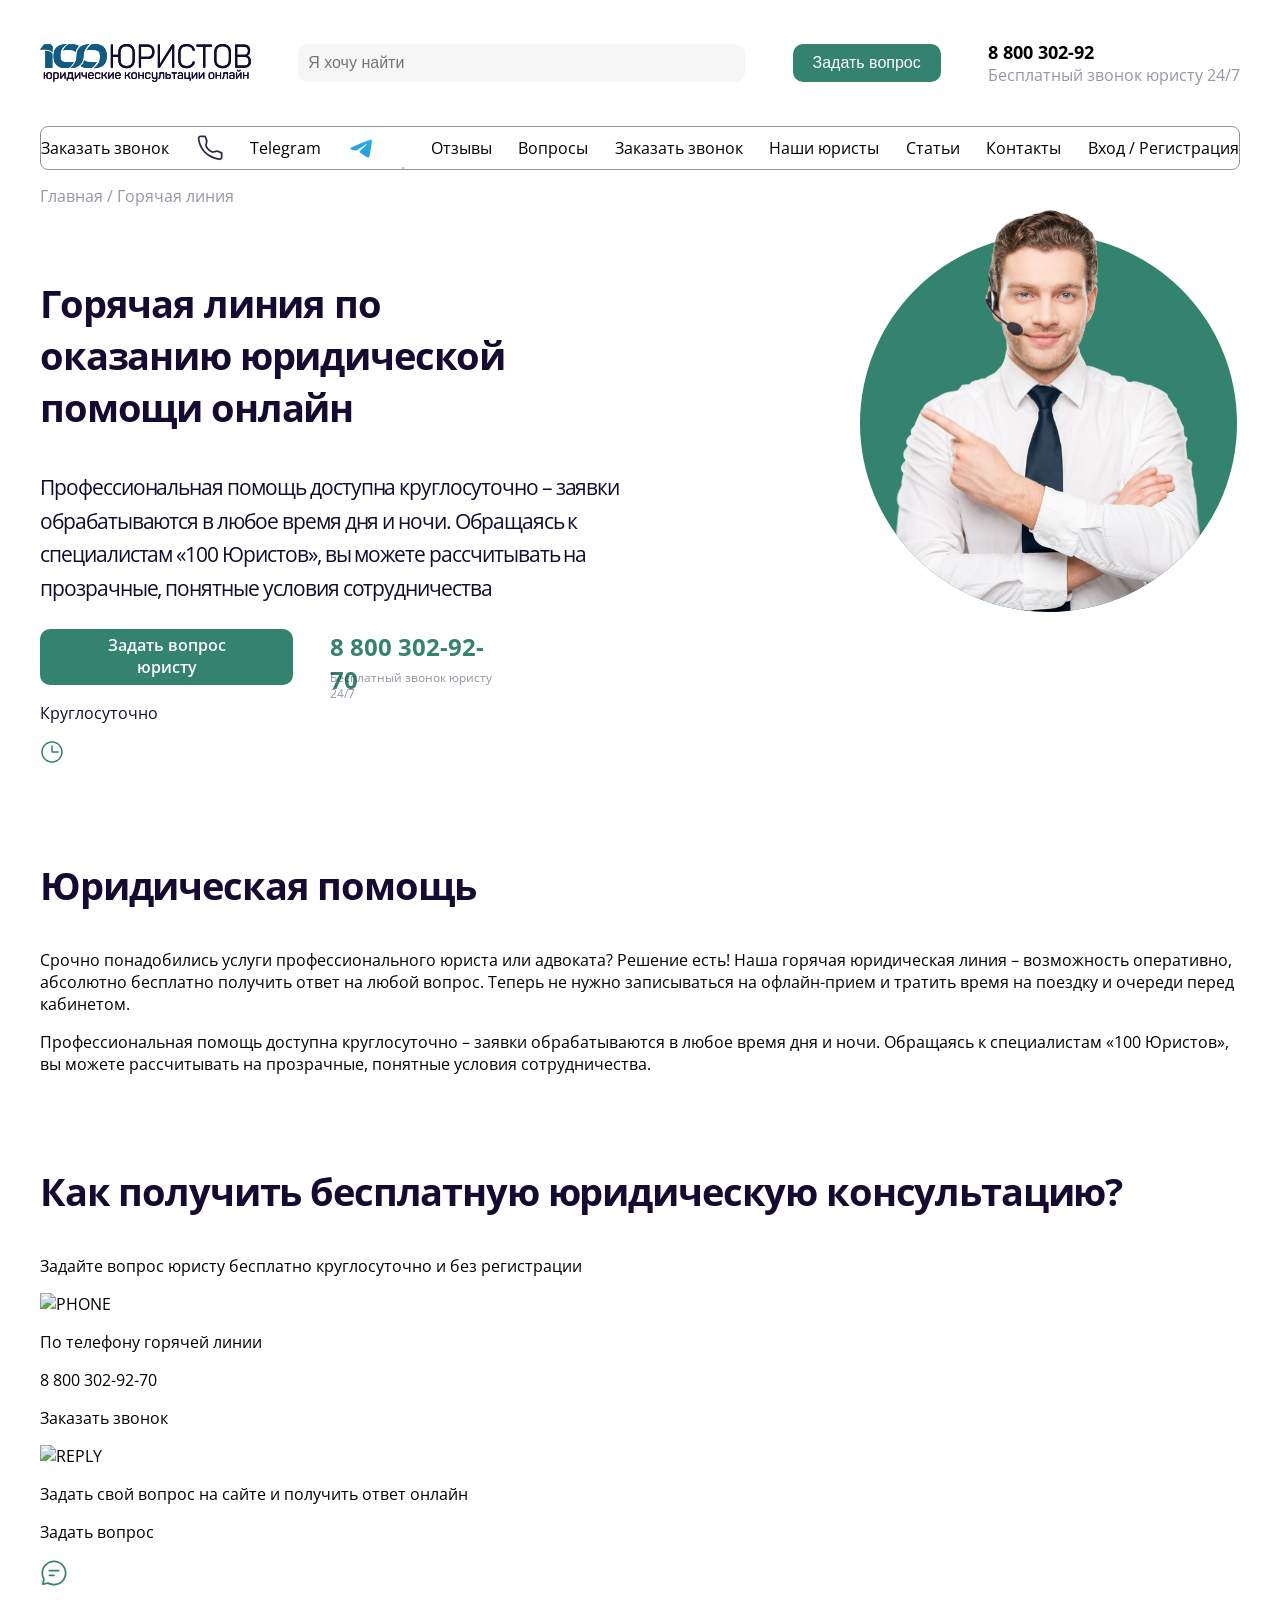
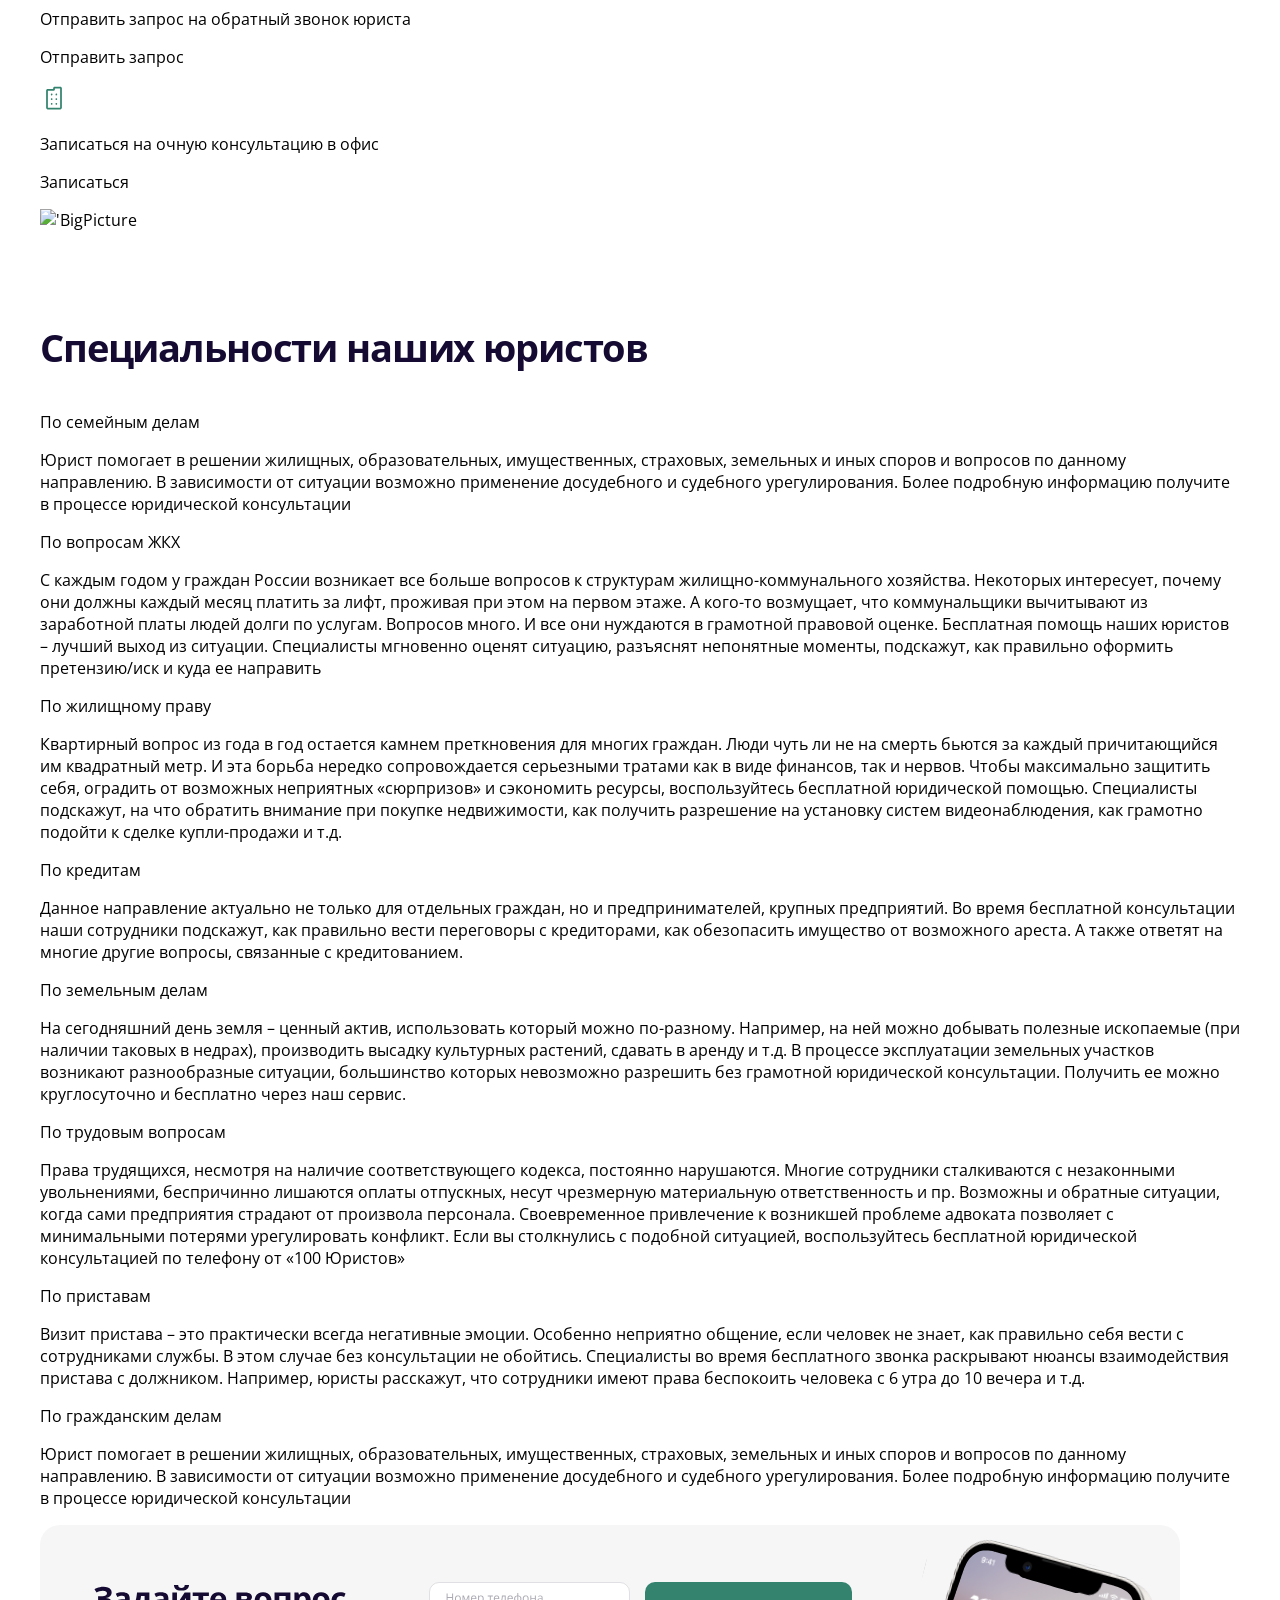
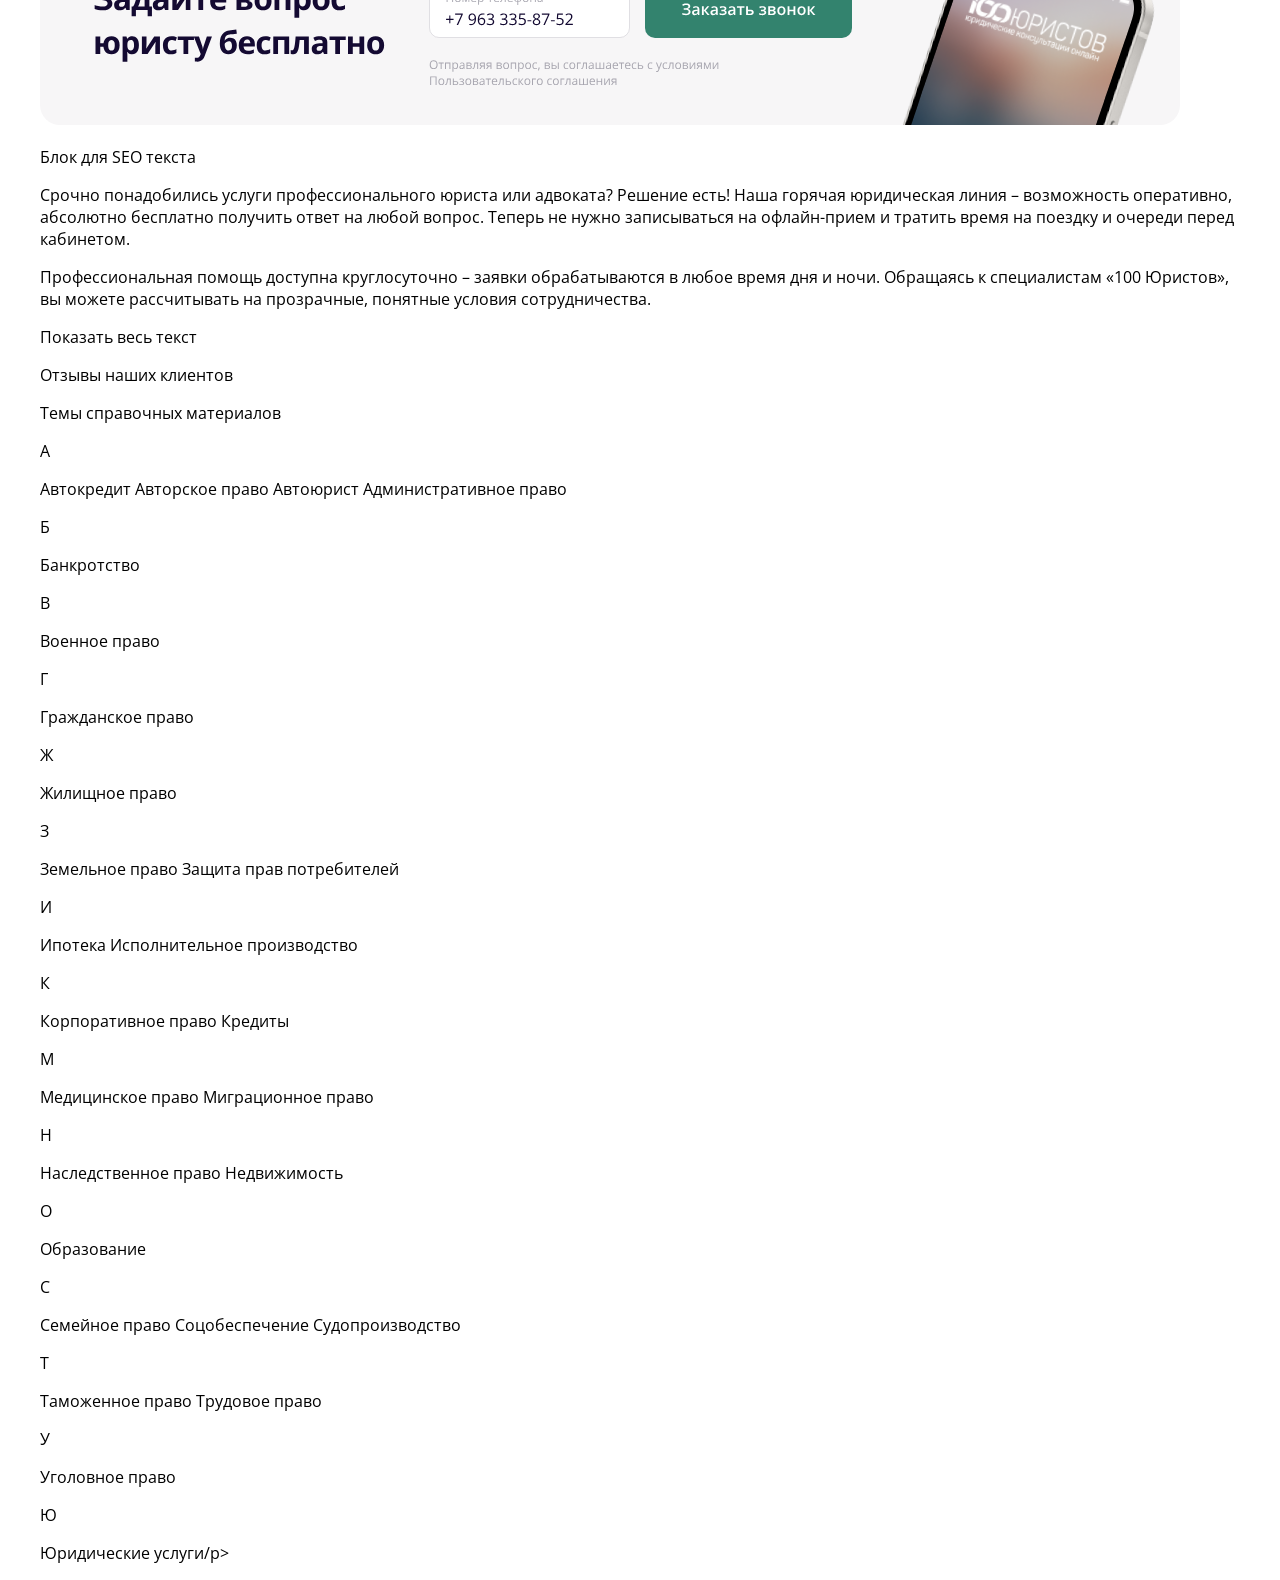
==== Bookish-rotaty-phone/index.html @ 0801769c "Version 1.5" ====
<!DOCTYPE html>
<html lang="ru">
<head>
    <meta charset="UTF-8">
    <meta name="viewport" content="width=device-width, initial-scale=1.0">
    <link rel="stylesheet" href="style.css">
    <link href="https://fonts.googleapis.com/css?family=Open+Sans" rel="stylesheet">  
    <title>Document</title>
</head>
<body>
    <div class="header">
        <img src="/SVGth/Logo.svg" alt="Лого"></img>
        <input class="search" type="text" placeholder="Я хочу найти"/>
        <button class="ask-btn">Задать вопрос</button>

        <div class="contact">  
            <span  class="phone-number"> 8 800 302-92</span>
            <span  class="conact-info"> Бесплатный звонок юристу 24/7</span>
        </div>
    </div>
           <div class="menu">

                <a href=" #" class="menu-border">Заказать звонок</a>
                    <img class="image1" src="/SVGth/Phone1.svg" alt="Лого"></imgPh>
                <a href=" #" class="menu-border">Telegram</a>
                    <img class="image1" src="/SVGth/telegram.svg" alt="Лого"></imgTG>
            <div class="menu"></div>
            <a href=" #">Отзывы</a>
            <a href=" #">Вопросы</a>
            <a href=" #">Заказать звонок</a>
            <a href=" #">Наши юристы</a>
            <a href=" #">Статьи</a>
            <a href=" #">Контакты</a>
            <a href=" #">Вход / Регистрация</a>
           </div>
           <div class="MainHot">
            <a class="menu2-border" href="#">Главная / Горячая линия</a>
                <img class="FrameMan1" src="/SVGth/FrameMan1.svg" alt="Мэн yes">
           </div>
           <div class="HotLine">
            <p class="Main1">Горячая линия по оказанию юридической помощи онлайн</p>
            <p class="Main1_1">Профессиональная помощь доступна круглосуточно – заявки обрабатываются в любое время дня и ночи. Обращаясь к специалистам «100 Юристов», вы можете рассчитывать на прозрачные, понятные условия сотрудничества</p>
            <a class="Green_Button">Задать вопрос юристу</a>
            <a class="number">8 800 302-92-70</a>
            <a class="Free_Call">Бесплатный звонок юристу 24/7</a>
            <p class="clock">Круглосуточно</p>
                <img class="clockIMG" src="/SVGth/clock.svg" alt="clock"></imgPh>
           </div>
           <!-- Надо будет доделать!--> 
            <div class="JuryHelp">
                <p class="Main2">Юридическая помощь</p>
                <p class="Main2.1">Срочно понадобились услуги профессионального юриста или адвоката? Решение есть! Наша горячая юридическая линия – возможность оперативно, абсолютно бесплатно получить ответ на любой вопрос. Теперь не нужно записываться на офлайн-прием и тратить время на поездку и очереди перед кабинетом.</p>
                <p class="Main2.2">Профессиональная помощь доступна круглосуточно – заявки обрабатываются в любое время дня и ночи. Обращаясь к специалистам «100 Юристов», вы можете рассчитывать на прозрачные, понятные условия сотрудничества.</p>
                <p class="Main3">Как получить бесплатную юридическую консультацию?</p>
                <p class="Main3.1">Задайте вопрос юристу бесплатно круглосуточно и без регистрации</p>

                <!--Тут колоны из блоков-->
                    <img class="image1" src="/SVGth/Phone.svg" alt="PHONE"></imgPh>
                <p class="BLOCK1">По телефону горячей линии</p>
                <p class="BLOCK1.1">8 800 302-92-70</p>
                <p class="BLOCK1.2">Заказать звонок</p>
                    <img class="image1" src="/SVGth/Reply.svg" alt="REPLY"></imgPh>
                <p class="BLOCK2">Задать свой вопрос на сайте и получить ответ онлайн</p>
                <p class="BLOCK2.1">Задать вопрос</p>
                    <img class="image1" src="/SVGth/chat-lines.svg" alt="CHAT"></imgPh>
                <p class="BLOCK3">Отправить запрос на обратный звонок юриста</p>
                <p class="BLOCK3.1">Отправить запрос</p>
                    <img class="image1" src="/SVGth/building.svg" alt="BUILDING"></imgPh>
                <p class="BLOCK4">Записаться на очную консультацию в офис</p>
                <p class="BLOCK4.1">Записаться</p>
                <!--Ниже должна быть большая картинка-->
                    <img class="big_image1" src="/SVGth/FrameWoman40.svg" alt="'BigPicture"></imgPh>
            </div>
            <div class="OurJoury">
                <p class="Main3">Специальности наших юристов</p>
                <!--Ниже должна быть картинка-->
                <p class="Main3.1">По семейным делам</p>
                <p class="Main3.12">Юрист помогает в решении жилищных, образовательных, имущественных, страховых, земельных и иных споров и вопросов по данному направлению. В зависимости от ситуации возможно применение досудебного и судебного урегулирования. Более подробную информацию получите в процессе юридической консультации</p>

                <p class="Main3.2">По вопросам ЖКХ</p>
                <p class="Main3.22">С каждым годом у граждан России возникает все больше вопросов к структурам жилищно-коммунального хозяйства. Некоторых интересует, почему они должны каждый месяц платить за лифт, проживая при этом на первом этаже. А кого-то возмущает, что коммунальщики вычитывают из заработной платы людей долги по услугам. Вопросов много. И все они нуждаются в грамотной правовой оценке. Бесплатная помощь наших юристов – лучший выход из ситуации. Специалисты мгновенно оценят ситуацию, разъяснят непонятные моменты, подскажут, как правильно оформить претензию/иск и куда ее направить</p>

                <p class="Main3.3">По жилищному праву</p>
                <p class="Main3.32">Квартирный вопрос из года в год остается камнем преткновения для многих граждан. Люди чуть ли не на смерть бьются за каждый причитающийся им квадратный метр. И эта борьба нередко сопровождается серьезными тратами как в виде финансов, так и нервов. Чтобы максимально защитить себя, оградить от возможных неприятных «сюрпризов» и сэкономить ресурсы, воспользуйтесь бесплатной юридической помощью. Специалисты подскажут, на что обратить внимание при покупке недвижимости, как получить разрешение на установку систем видеонаблюдения, как грамотно подойти к сделке купли-продажи и т.д.</p>

                <p class="Main3.4">По кредитам</p>
                <p class="Main3.42">Данное направление актуально не только для отдельных граждан, но и предпринимателей, крупных предприятий. Во время бесплатной консультации наши сотрудники подскажут, как правильно вести переговоры с кредиторами, как обезопасить имущество от возможного ареста. А также ответят на многие другие вопросы, связанные с кредитованием.</p>

                <p class="Main3.5">По земельным делам</p>
                <p class="Main3.52">На сегодняшний день земля – ценный актив, использовать который можно по-разному. Например, на ней можно добывать полезные ископаемые (при наличии таковых в недрах), производить высадку культурных растений, сдавать в аренду и т.д. В процессе эксплуатации земельных участков возникают разнообразные ситуации, большинство которых невозможно разрешить без грамотной юридической консультации. Получить ее можно круглосуточно и бесплатно через наш сервис.</p>

                <p class="Main3.6">По трудовым вопросам</p>
                <p class="Main3.62">Права трудящихся, несмотря на наличие соответствующего кодекса, постоянно нарушаются. Многие сотрудники сталкиваются с незаконными увольнениями, беспричинно лишаются оплаты отпускных, несут чрезмерную материальную ответственность и пр. Возможны и обратные ситуации, когда сами предприятия страдают от произвола персонала. Своевременное привлечение к возникшей проблеме адвоката позволяет с минимальными потерями урегулировать конфликт. Если вы столкнулись с подобной ситуацией, воспользуйтесь бесплатной юридической консультацией по телефону от «100 Юристов»</p>

                <p class="Main3.7">По приставам</p>
                <p class="Main3.72">Визит пристава – это практически всегда негативные эмоции. Особенно неприятно общение, если человек не знает, как правильно себя вести с сотрудниками службы. В этом случае без консультации не обойтись. Специалисты во время бесплатного звонка раскрывают нюансы взаимодействия пристава с должником. Например, юристы расскажут, что сотрудники имеют права беспокоить человека с 6 утра до 10 вечера и т.д.</p>

                <p class="Main3.8">По гражданским делам</p>
                <p class="Main3.82">Юрист помогает в решении жилищных, образовательных, имущественных, страховых, земельных и иных споров и вопросов по данному направлению. В зависимости от ситуации возможно применение досудебного и судебного урегулирования. Более подробную информацию получите в процессе юридической консультации</p>
                    <img class="big_image2" src="SVGth/PictureWithPhone.svg" alt="PictureWithPhone"></imgPh>

            </div>
            <div class="SEO_text">
                <p class="Main4">Блок для SEO текста</p>
                <p class="Main4.1">Срочно понадобились услуги профессионального юриста или адвоката? Решение есть! Наша горячая юридическая линия – возможность оперативно, абсолютно бесплатно получить ответ на любой вопрос. Теперь не нужно записываться на офлайн-прием и тратить время на поездку и очереди перед кабинетом.</p>
                <p class="Main4.12">Профессиональная помощь доступна круглосуточно – заявки обрабатываются в любое время дня и ночи. Обращаясь к специалистам «100 Юристов», вы можете рассчитывать на прозрачные, понятные условия сотрудничества.</p>
                <p class="Main4.13">Показать весь текст</p>
            </div>
            <div class="Reviews">
                <p class="Main5">Отзывы наших клиентов</p>

                <p class="Main5.1"></p>
                <p class="Main5.12"></p>
                <p class="Main5.13"></p>

                <p class="Main5.2"></p>
                <p class="Main5.22"></p>
                <p class="Main5.23"></p>

                <p class="Main5.3"></p>
                <p class="Main5.32"></p>
                <p class="Main5.33"></p>
            </div>
            <div class="PortalJury">
            <!--Сделать-->
            </div>
            <div class="Material">
                <p class="Main7">Темы справочных материалов</p>
                <p class="Main7.1">А</p>
                <p class="Main7.12">Автокредит Авторское право Автоюрист Административное право</p>
                <p class="Main7.2">Б</p>
                <p class="Main7.22">Банкротство</p>
                <p class="Main7.3">В</p>
                <p class="Main7.32">Военное право</p>
                <p class="Main7.4">Г</p>
                <p class="Main7.42">Гражданское право</p>
                <p class="Main7.5">Ж</p>
                <p class="Main7.52">Жилищное право</p>
                <p class="Main7.6">З</p>
                <p class="Main7.62">Земельное право Защита прав потребителей</p>
                <p class="Main7.7">И</p>
                <p class="Main7.72">Ипотека Исполнительное производство</p>
                <p class="Main7.8">К</p>
                <p class="Main7.82">Корпоративное право Кредиты</p>
                <p class="Main7.9">М</p>
                <p class="Main7.92">Медицинское право Миграционное право</p>
                <p class="Main7.10">Н</p>
                <p class="Main7.102">Наследственное право Недвижимость</p>
                <p class="Main7.11">О</p>
                <p class="Main7.112">Образование</p>
                <p class="Main7.13">С</p>
                <p class="Main7.132">Семейное право Соцобеспечение Судопроизводство</p>
                <p class="Main7.14">Т</p>
                <p class="Main7.142">Таможенное право Трудовое право</p>
                <p class="Main7.15">У</p>
                <p class="Main7.152">Уголовное право</p>
                <p class="Main7.16">Ю</p>
                <p class="Main7.162">Юридические услуги/p>
            </div>

           


           
</body>
</html>
---- Bookish-rotaty-phone/style.css ----
@import url(https://fonts.googleapis.com/css?family=Open+Sans);  



body{
    width: 1200px;
    margin: auto;
    font-family: 'Open Sans', sans-serif;
}


.header{
     display: flex;
     align-items: center;
     justify-content: space-between;
     margin-top: 40px;
     gap: 30px;
 }

.ask-btn{
    background-color:#33836E ;
    border: none;
    border-radius: 10px;
    padding: 10px 20px;
    color: white;
    font-size: 16px;
}

.contact{
    display: block;
}

.phone-number{
    font-weight: bold;
    font-size: 18px;
    display: block;
}

.search{
    width: 427px;
    border: none;
    font-size: 16px;
    background-color:#2F2B430A ;
    border-radius: 10px;
    padding: 10px;
}

.menu{
    display: flex;
    margin-top: 40px;
    gap: 30px;
    justify-content: space-between;
    font-size: 16px;  
    align-items: center;
    gap: 15px;
    border: 1px solid rgb(148, 148, 148);
    border-radius: 8px;
}

.menub1{
    
}

.menub2{
    
}
 
.menu a{
    text-decoration: none;
    color: black;
}
/*ЖЕСТЬ*/
.menu-border{
display: flex;
align-items: center;
/*border: 1px solid rgb(148, 148, 148);
border-radius: 10px;
padding: 10px 18px;
font-size: 16px;

width: 24px;
height: 24px;

justify-content: flex-start;
*/

}

.image1{
width: 28px;
height: 28px;
}

.menu2{
    display:flex;
    flex-direction: row;
    align-items: flex-start;
    padding: 0px;
    gap: 10px;
}

.menu2-border {
text-decoration: none;
color:#2F2B4380;
top: 185px;
position: absolute;

}

.conact-info{
    color:#2F2B4380;
}

.Main1 {
    font-size: 38px;
    font-weight: 700px;
    max-width: 490px;
left: 150px;
margin-top: -300px;

font-family: 'Open Sans';
font-style: normal;
font-weight: 700;
font-size: 38px;
letter-spacing: -0.03em;
color: #140A32;


}

.FrameMan1{
    position: relative;
    height: 402px;
    left: 820px;
    top: 40px;
}

.Main1_1 {

width: 657px;
height: 78px;
left: 150px;
top: 396px;

font-family: 'Open Sans';
font-style: normal;
font-weight: 400;
font-size: 21px;
line-height: 160%;
color: #140A32;
letter-spacing: -0.05em;

}

.Green_Button{
/*Вроде готово*/
display: flex;
flex-direction: row;
justify-content: center;
align-items: center;
padding: 16px 36px 18px;
gap: 10px;

width: 253px;
height: 56px;

background: #33836E;
border-radius: 10px;

flex: none;
order: 0;
flex-grow: 0;
width: 181px;
height: 22px;

font-family: 'Open Sans';
font-style: normal;
font-weight: 600;
font-size: 16px;
line-height: 22px;

display: flex;
align-items: center;
text-align: center;
color: #FFFFFF;
flex: none;
order: 0;
flex-grow: 0;
margin-top: 80px;
}

.number{
/* Осталось что-то сделать с чёрточкой */
display: flex;
margin-left: 290px;
margin-top: -55px;
flex-direction: column;
align-items: flex-start;
padding: 0px;
gap: 2px;

width: 180px;
height: 35px;


/* Inside auto layout */
flex: none;
order: 0;
flex-grow: 0;


/* 8 800 302-92-70 */
width: 180px;
height: 33px;
font-family: 'Open Sans';
font-style: normal;
font-weight: 700;
font-size: 24px;
line-height: 33px;
/* identical to box height */
color: #33836E;
/* Inside auto layout */
flex: none;
order: 0;
flex-grow: 0;
/* Line 1 */

width: 180px;
height: 0px;

/* green 
border: 2px solid #33836E;  */

/* Inside auto layout */
flex: none;
order: 1;
flex-grow: 0;

}

.Free_Call{
    /* Бесплатный звонок юристу 24/7 
    Вроде всё*/

width: 189px;
height: 16px;
display: flex;
margin-left: 290px;
margin-top: 40px;

font-family: 'Open Sans';
font-style: normal;
font-weight: 400;
font-size: 12px;
line-height: 16px;

/* Gray/Medium */
color: rgba(47, 43, 67, 0.5);


/* Inside auto layout */
flex: none;
order: 1;
flex-grow: 0;
}

.clockIMG{


}

.clock{
   /* Круглосуточно */

width: 116px;
height: 22px;

font-family: 'Open Sans';
font-style: normal;
font-weight: 400;
font-size: 16px;
line-height: 22px;
/* identical to box height */

/* Base/Black */
color: #140A32;


/* Inside auto layout */
flex: none;
order: 1;
flex-grow: 0;
 
}

.Main2{
font-family: 'Open Sans';
font-style: normal;
font-weight: 700;
font-size: 38px;
letter-spacing: -0.03em;
color: #140A32;
margin-top: 90px;
}

.Main3{
    font-family: 'Open Sans';
font-style: normal;
font-weight: 700;
font-size: 38px;
letter-spacing: -0.03em;
color: #140A32;
margin-top: 90px;
}
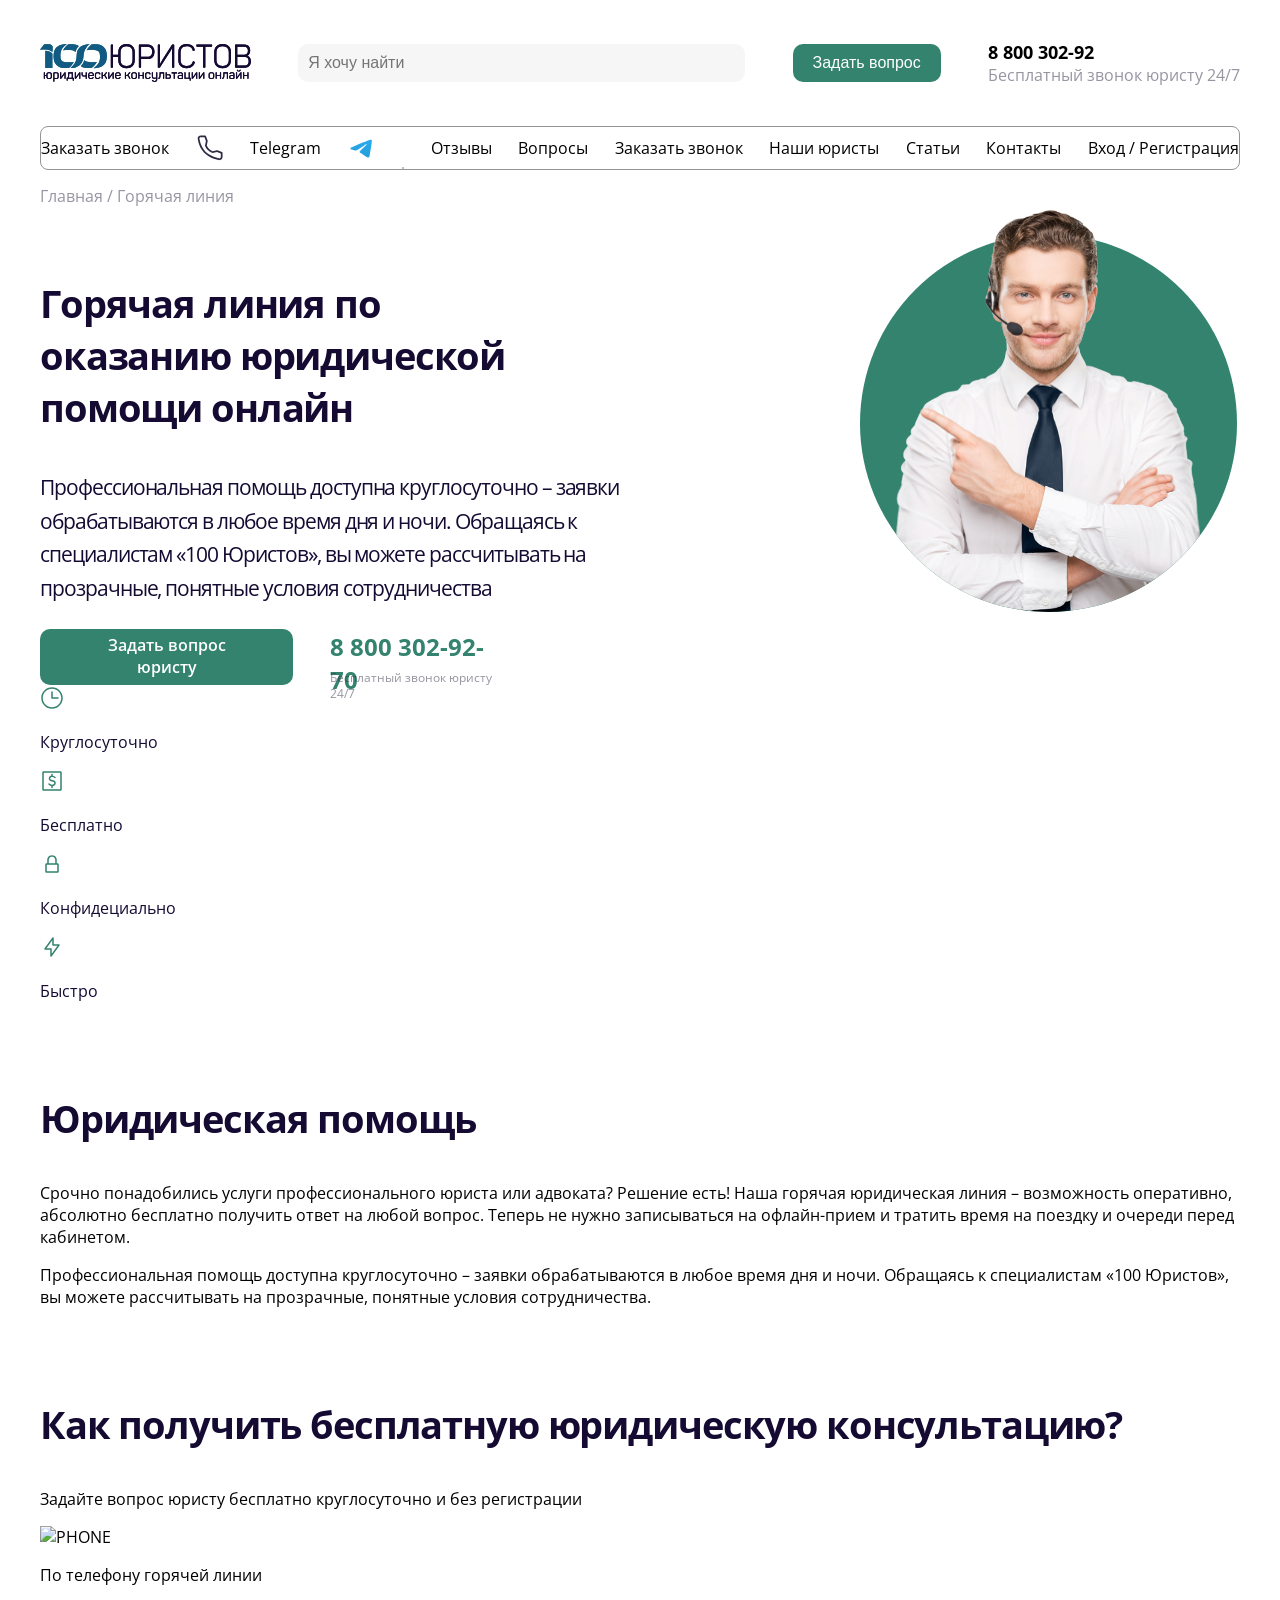
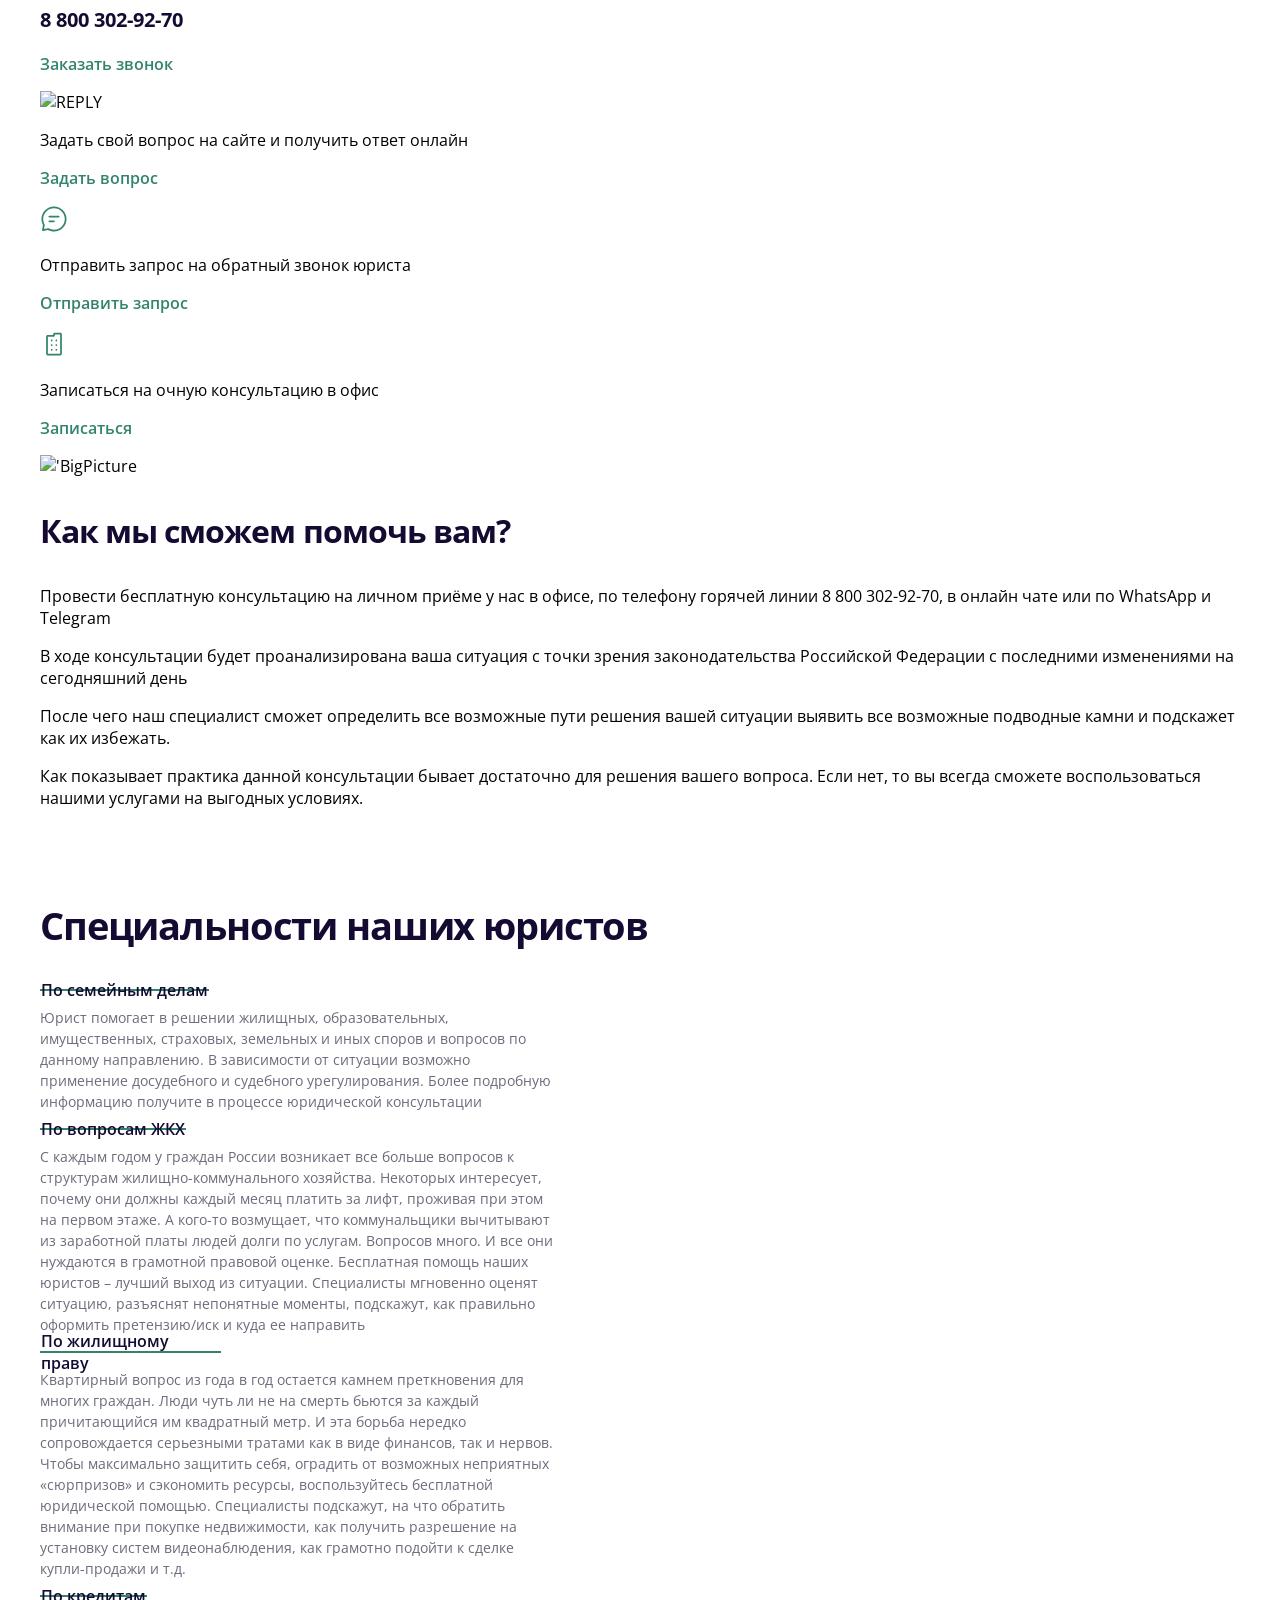
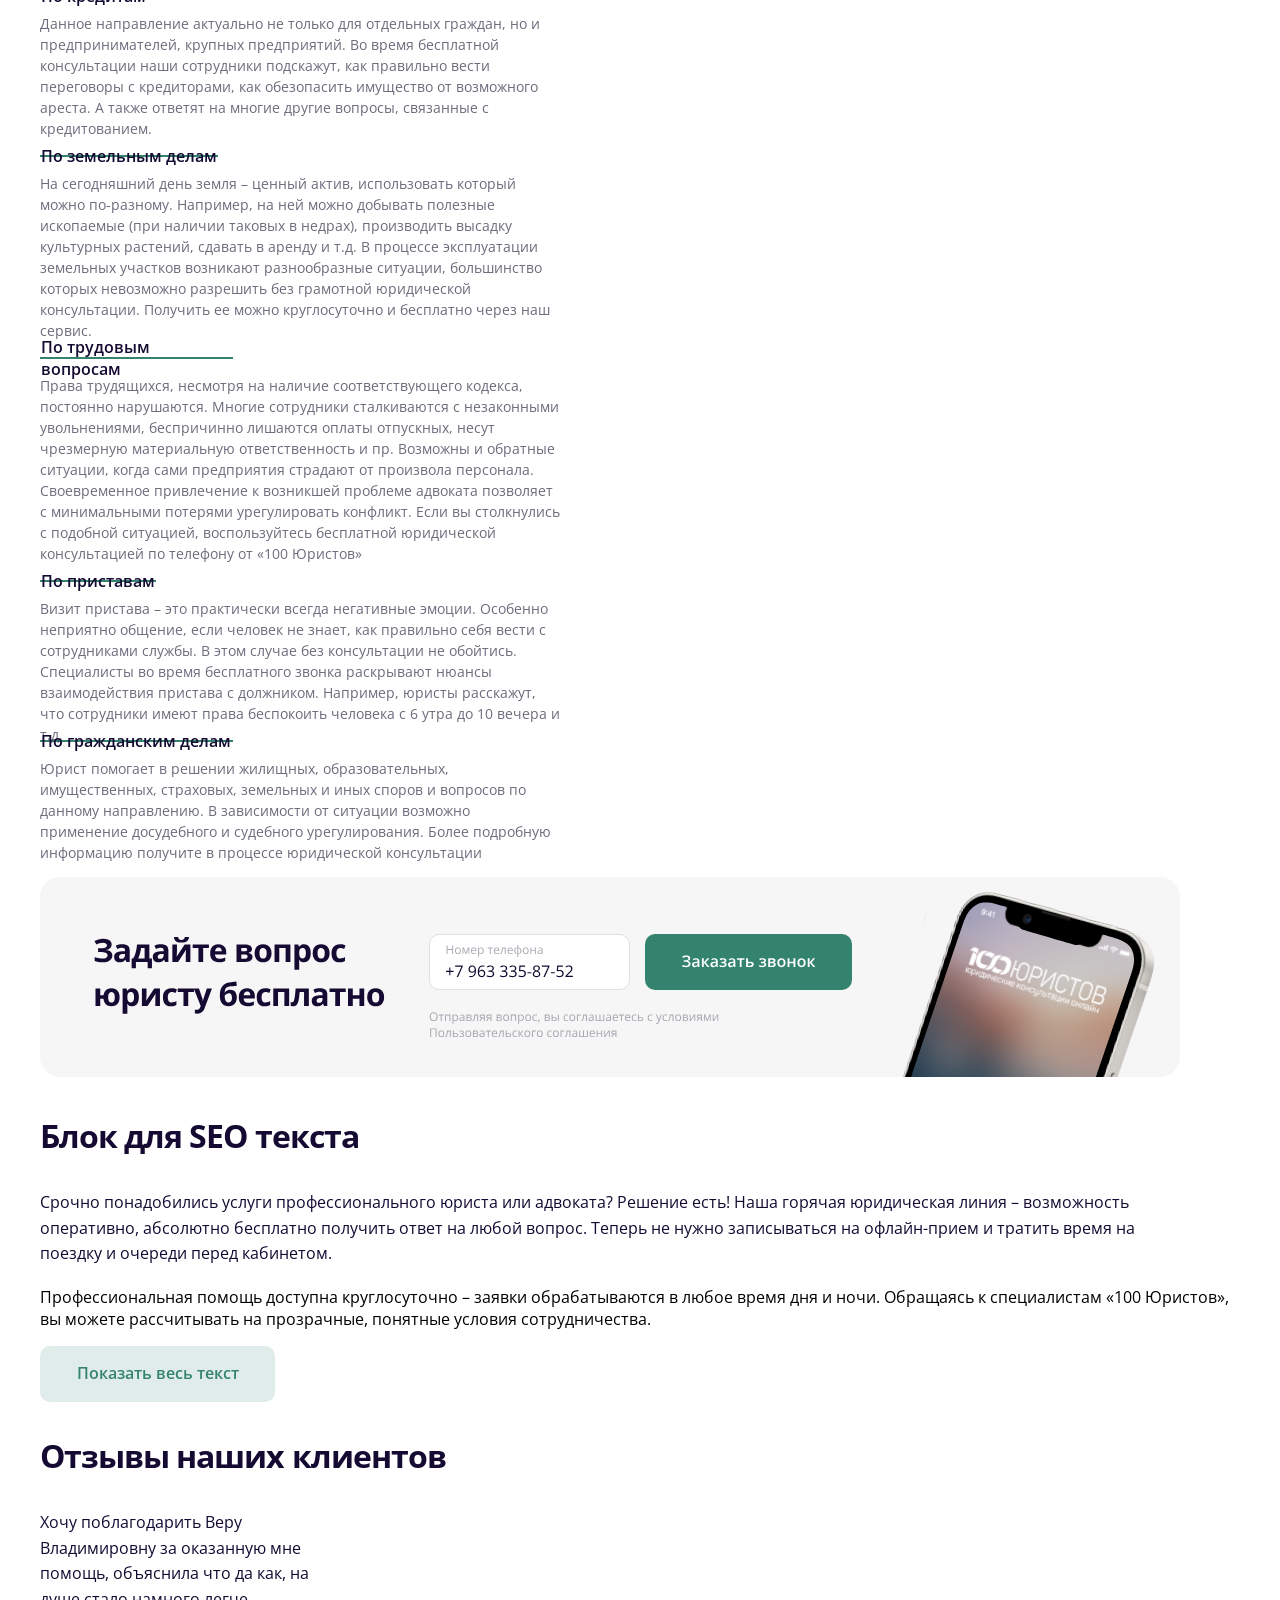
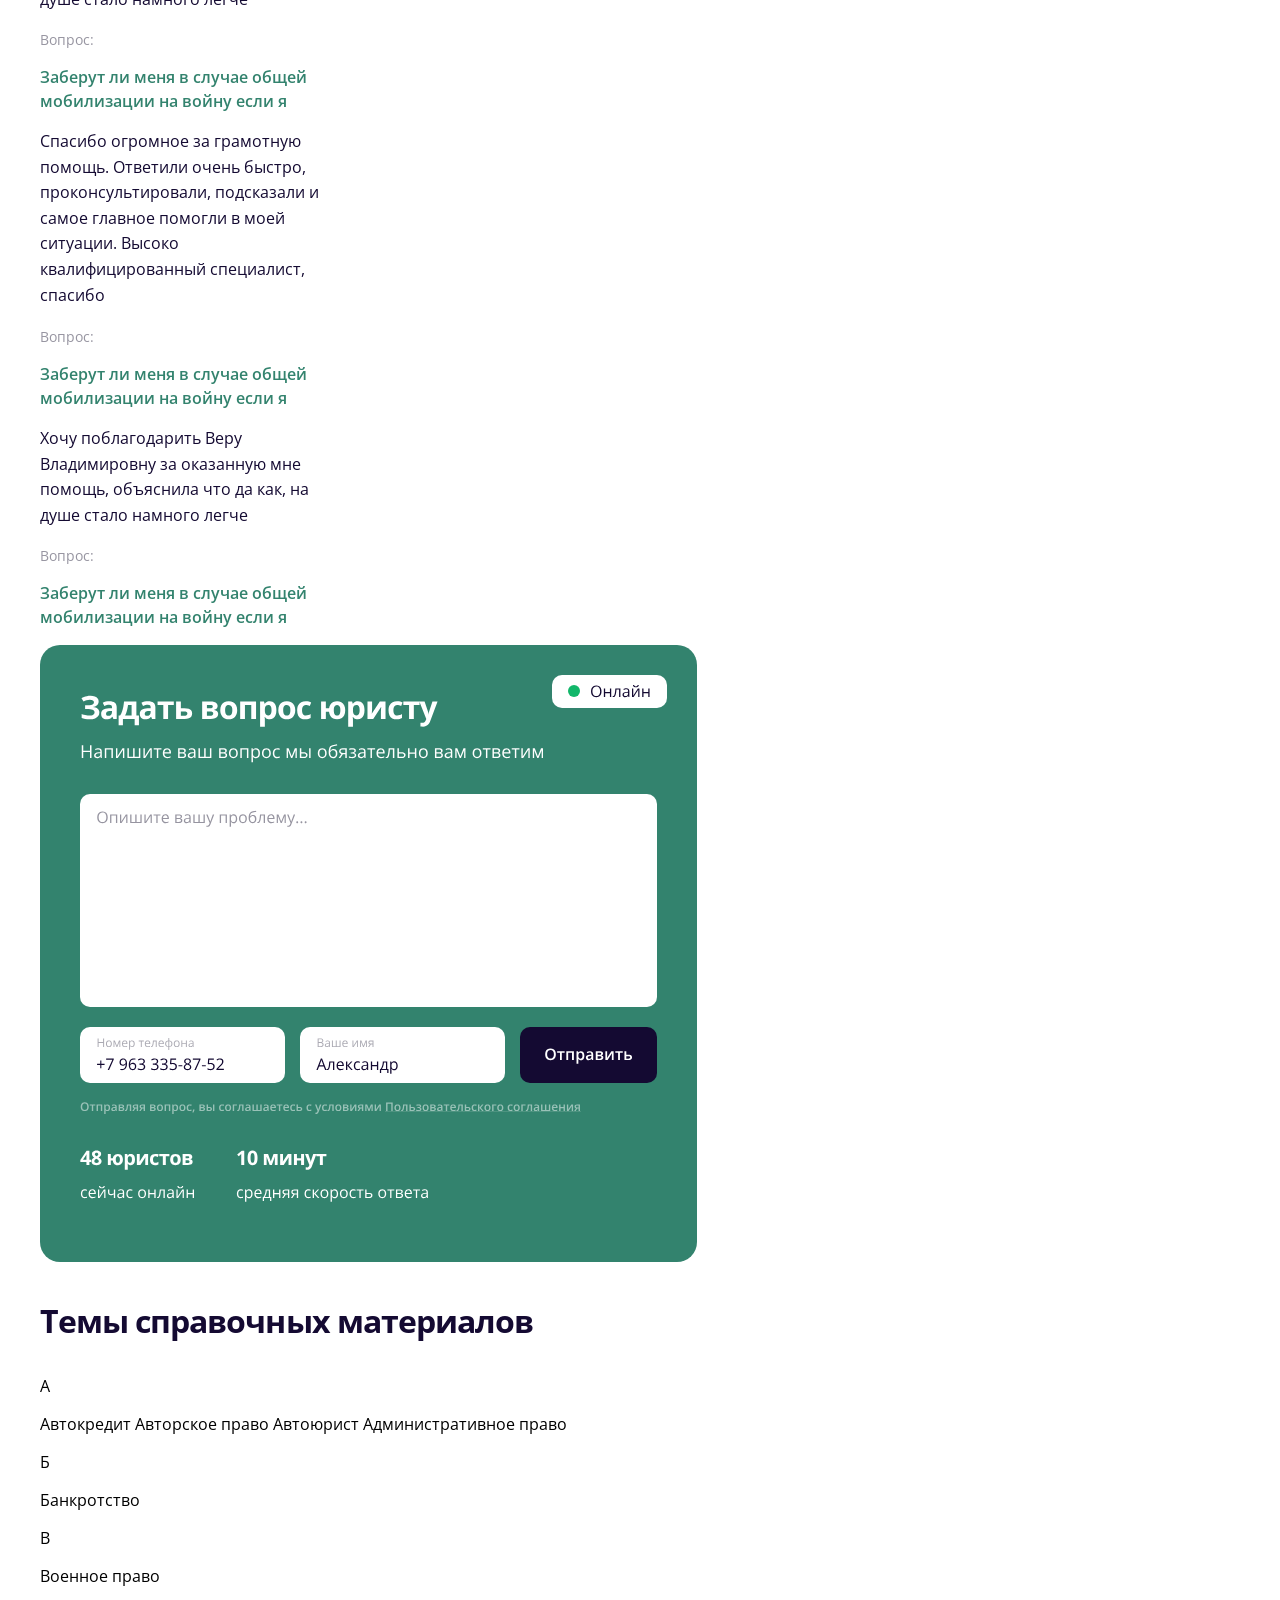
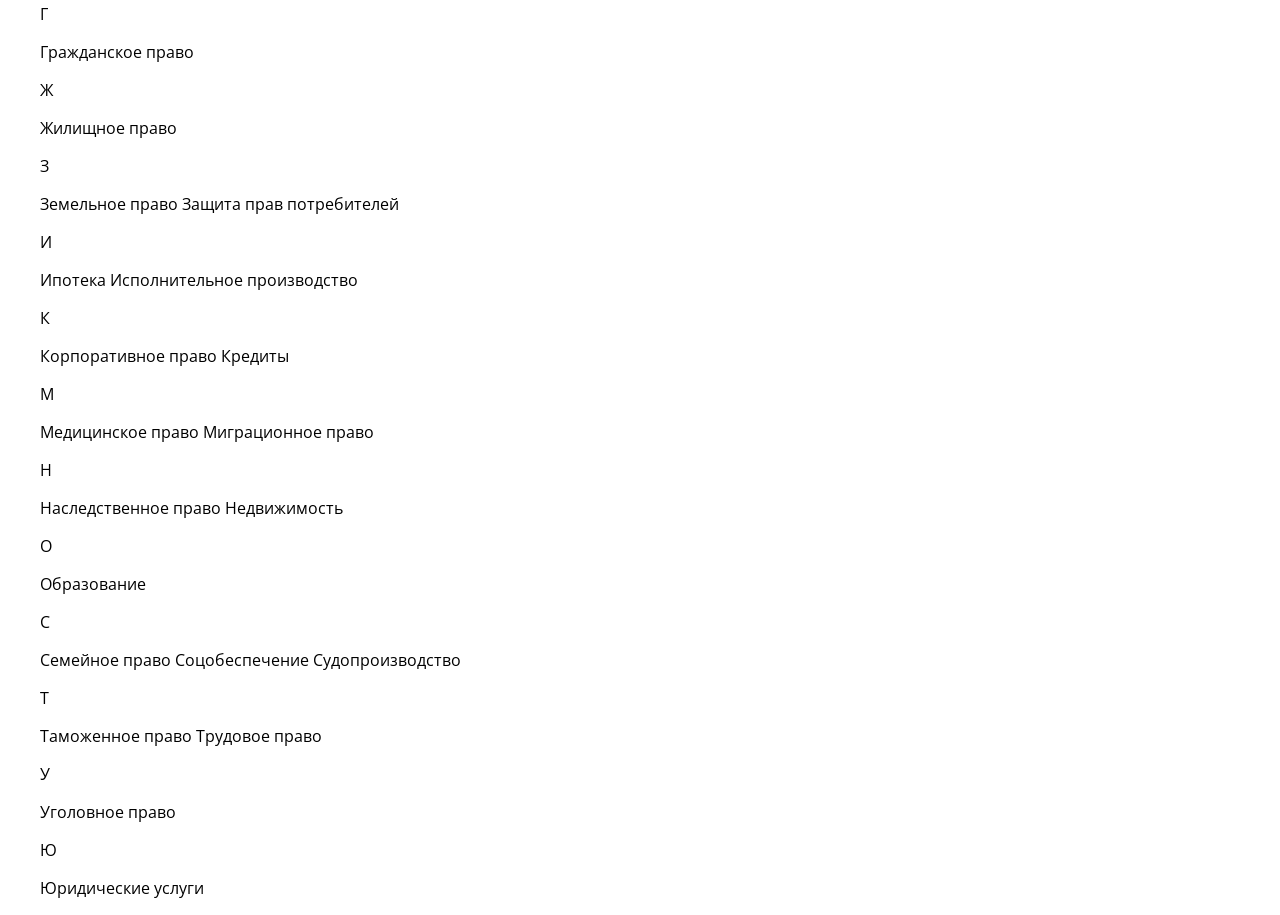
==== commit 9d865f20: "Version 1.6" ====
--- a/Bookish-rotaty-phone/index.html
+++ b/Bookish-rotaty-phone/index.html
@@ -21,9 +21,9 @@
            <div class="menu">
 
                 <a href=" #" class="menu-border">Заказать звонок</a>
-                    <img class="image1" src="/SVGth/Phone1.svg" alt="Лого"></imgPh>
+                    <img class="image1" src="/SVGth/Phone1.svg" alt="Лого"></img>
                 <a href=" #" class="menu-border">Telegram</a>
-                    <img class="image1" src="/SVGth/telegram.svg" alt="Лого"></imgTG>
+                    <img class="image1" src="/SVGth/telegram.svg" alt="Лого"></img>
             <div class="menu"></div>
             <a href=" #">Отзывы</a>
             <a href=" #">Вопросы</a>
@@ -43,119 +43,177 @@
             <a class="Green_Button">Задать вопрос юристу</a>
             <a class="number">8 800 302-92-70</a>
             <a class="Free_Call">Бесплатный звонок юристу 24/7</a>
+                <img class="clockIMG" src="/SVGth/clock.svg" alt="clock"></img>
             <p class="clock">Круглосуточно</p>
-                <img class="clockIMG" src="/SVGth/clock.svg" alt="clock"></imgPh>
+                <img class="clockIMG" src="/SVGth/money-square.svg" alt="money-square"></img>
+            <p class="clock">Бесплатно</p>
+                <img class="clockIMG" src="/SVGth/lock.svg" alt="lock"></img>
+            <p class="clock">Конфидециально</p>
+                <img class="clockIMG" src="/SVGth/flash.svg" alt="flash"></img>
+            <p class="clock">Быстро</p>
            </div>
            <!-- Надо будет доделать!--> 
             <div class="JuryHelp">
                 <p class="Main2">Юридическая помощь</p>
-                <p class="Main2.1">Срочно понадобились услуги профессионального юриста или адвоката? Решение есть! Наша горячая юридическая линия – возможность оперативно, абсолютно бесплатно получить ответ на любой вопрос. Теперь не нужно записываться на офлайн-прием и тратить время на поездку и очереди перед кабинетом.</p>
-                <p class="Main2.2">Профессиональная помощь доступна круглосуточно – заявки обрабатываются в любое время дня и ночи. Обращаясь к специалистам «100 Юристов», вы можете рассчитывать на прозрачные, понятные условия сотрудничества.</p>
+                <p class="Main2_1">Срочно понадобились услуги профессионального юриста или адвоката? Решение есть! Наша горячая юридическая линия – возможность оперативно, абсолютно бесплатно получить ответ на любой вопрос. Теперь не нужно записываться на офлайн-прием и тратить время на поездку и очереди перед кабинетом.</p>
+                <p class="Main2_2">Профессиональная помощь доступна круглосуточно – заявки обрабатываются в любое время дня и ночи. Обращаясь к специалистам «100 Юристов», вы можете рассчитывать на прозрачные, понятные условия сотрудничества.</p>
                 <p class="Main3">Как получить бесплатную юридическую консультацию?</p>
-                <p class="Main3.1">Задайте вопрос юристу бесплатно круглосуточно и без регистрации</p>
+                <p class="Main3_1">Задайте вопрос юристу бесплатно круглосуточно и без регистрации</p>
 
                 <!--Тут колоны из блоков-->
-                    <img class="image1" src="/SVGth/Phone.svg" alt="PHONE"></imgPh>
+                <div>
+                    <img class="image1" src="/SVGth/Phone.svg" alt="PHONE"></img>
                 <p class="BLOCK1">По телефону горячей линии</p>
-                <p class="BLOCK1.1">8 800 302-92-70</p>
-                <p class="BLOCK1.2">Заказать звонок</p>
-                    <img class="image1" src="/SVGth/Reply.svg" alt="REPLY"></imgPh>
+                <p class="BLOCK1_1">8 800 302-92-70</p>
+                <p class="BLOCK1_2">Заказать звонок</p>
+                </div>
+                <div>
+                    <img class="image1" src="/SVGth/Reply.svg" alt="REPLY"></img>
                 <p class="BLOCK2">Задать свой вопрос на сайте и получить ответ онлайн</p>
-                <p class="BLOCK2.1">Задать вопрос</p>
-                    <img class="image1" src="/SVGth/chat-lines.svg" alt="CHAT"></imgPh>
+                <p class="BLOCK2_1">Задать вопрос</p>
+                </div>
+                <div>
+                    <img class="image1" src="/SVGth/chat-lines.svg" alt="CHAT"></img>
                 <p class="BLOCK3">Отправить запрос на обратный звонок юриста</p>
-                <p class="BLOCK3.1">Отправить запрос</p>
-                    <img class="image1" src="/SVGth/building.svg" alt="BUILDING"></imgPh>
+                <p class="BLOCK3_1">Отправить запрос</p>
+                </div>
+                <div>
+                    <img class="image1" src="/SVGth/building.svg" alt="BUILDING"></img>
                 <p class="BLOCK4">Записаться на очную консультацию в офис</p>
-                <p class="BLOCK4.1">Записаться</p>
+                <p class="BLOCK4_1">Записаться</p>
+                </div>
                 <!--Ниже должна быть большая картинка-->
-                    <img class="big_image1" src="/SVGth/FrameWoman40.svg" alt="'BigPicture"></imgPh>
+                    <img class="big_image1" src="/SVGth/FrameWoman40.svg" alt="'BigPicture"></img>
+            </div>
+            <div class="HowHelp">
+                <p class="BLOCK1-1">Как мы сможем помочь вам?</p>
+                <div>
+
+                <p class="BLOCK1-2">Провести бесплатную консультацию на личном приёме у нас в офисе, по телефону горячей линии 8 800 302-92-70, в онлайн чате или по WhatsApp и Telegram</p>
+
+                </div>
+                <div>
+                <p class="BLOCK1-3">В ходе консультации будет проанализирована ваша ситуация с точки зрения законодательства Российской Федерации с последними изменениями на сегодняшний день</p>
+
+                </div>
+                <div>
+                <p class="BLOCK1-4">После чего наш специалист сможет определить все возможные пути решения вашей ситуации выявить все возможные подводные камни и подскажет как их избежать.</p>
+
+                </div>
+                <div>
+                <p class="BLOCK1-5">Как показывает практика данной консультации бывает достаточно для решения вашего вопроса. Если нет, то вы всегда сможете воспользоваться нашими услугами на выгодных условиях.</p>
+
+                </div>
             </div>
             <div class="OurJoury">
                 <p class="Main3">Специальности наших юристов</p>
                 <!--Ниже должна быть картинка-->
-                <p class="Main3.1">По семейным делам</p>
-                <p class="Main3.12">Юрист помогает в решении жилищных, образовательных, имущественных, страховых, земельных и иных споров и вопросов по данному направлению. В зависимости от ситуации возможно применение досудебного и судебного урегулирования. Более подробную информацию получите в процессе юридической консультации</p>
-
-                <p class="Main3.2">По вопросам ЖКХ</p>
-                <p class="Main3.22">С каждым годом у граждан России возникает все больше вопросов к структурам жилищно-коммунального хозяйства. Некоторых интересует, почему они должны каждый месяц платить за лифт, проживая при этом на первом этаже. А кого-то возмущает, что коммунальщики вычитывают из заработной платы людей долги по услугам. Вопросов много. И все они нуждаются в грамотной правовой оценке. Бесплатная помощь наших юристов – лучший выход из ситуации. Специалисты мгновенно оценят ситуацию, разъяснят непонятные моменты, подскажут, как правильно оформить претензию/иск и куда ее направить</p>
-
-                <p class="Main3.3">По жилищному праву</p>
-                <p class="Main3.32">Квартирный вопрос из года в год остается камнем преткновения для многих граждан. Люди чуть ли не на смерть бьются за каждый причитающийся им квадратный метр. И эта борьба нередко сопровождается серьезными тратами как в виде финансов, так и нервов. Чтобы максимально защитить себя, оградить от возможных неприятных «сюрпризов» и сэкономить ресурсы, воспользуйтесь бесплатной юридической помощью. Специалисты подскажут, на что обратить внимание при покупке недвижимости, как получить разрешение на установку систем видеонаблюдения, как грамотно подойти к сделке купли-продажи и т.д.</p>
-
-                <p class="Main3.4">По кредитам</p>
-                <p class="Main3.42">Данное направление актуально не только для отдельных граждан, но и предпринимателей, крупных предприятий. Во время бесплатной консультации наши сотрудники подскажут, как правильно вести переговоры с кредиторами, как обезопасить имущество от возможного ареста. А также ответят на многие другие вопросы, связанные с кредитованием.</p>
-
-                <p class="Main3.5">По земельным делам</p>
-                <p class="Main3.52">На сегодняшний день земля – ценный актив, использовать который можно по-разному. Например, на ней можно добывать полезные ископаемые (при наличии таковых в недрах), производить высадку культурных растений, сдавать в аренду и т.д. В процессе эксплуатации земельных участков возникают разнообразные ситуации, большинство которых невозможно разрешить без грамотной юридической консультации. Получить ее можно круглосуточно и бесплатно через наш сервис.</p>
-
-                <p class="Main3.6">По трудовым вопросам</p>
-                <p class="Main3.62">Права трудящихся, несмотря на наличие соответствующего кодекса, постоянно нарушаются. Многие сотрудники сталкиваются с незаконными увольнениями, беспричинно лишаются оплаты отпускных, несут чрезмерную материальную ответственность и пр. Возможны и обратные ситуации, когда сами предприятия страдают от произвола персонала. Своевременное привлечение к возникшей проблеме адвоката позволяет с минимальными потерями урегулировать конфликт. Если вы столкнулись с подобной ситуацией, воспользуйтесь бесплатной юридической консультацией по телефону от «100 Юристов»</p>
-
-                <p class="Main3.7">По приставам</p>
-                <p class="Main3.72">Визит пристава – это практически всегда негативные эмоции. Особенно неприятно общение, если человек не знает, как правильно себя вести с сотрудниками службы. В этом случае без консультации не обойтись. Специалисты во время бесплатного звонка раскрывают нюансы взаимодействия пристава с должником. Например, юристы расскажут, что сотрудники имеют права беспокоить человека с 6 утра до 10 вечера и т.д.</p>
-
-                <p class="Main3.8">По гражданским делам</p>
-                <p class="Main3.82">Юрист помогает в решении жилищных, образовательных, имущественных, страховых, земельных и иных споров и вопросов по данному направлению. В зависимости от ситуации возможно применение досудебного и судебного урегулирования. Более подробную информацию получите в процессе юридической консультации</p>
-                    <img class="big_image2" src="SVGth/PictureWithPhone.svg" alt="PictureWithPhone"></imgPh>
-
+                <div>
+                <p class="Main03_1">По семейным делам</p>
+                <p class="Main3_12">Юрист помогает в решении жилищных, образовательных, имущественных, страховых, земельных и иных споров и вопросов по данному направлению. В зависимости от ситуации возможно применение досудебного и судебного урегулирования. Более подробную информацию получите в процессе юридической консультации</p>
+
+                </div>
+                <div>
+                <p class="Main3_2">По вопросам ЖКХ</p>
+                <p class="Main3_22">С каждым годом у граждан России возникает все больше вопросов к структурам жилищно-коммунального хозяйства. Некоторых интересует, почему они должны каждый месяц платить за лифт, проживая при этом на первом этаже. А кого-то возмущает, что коммунальщики вычитывают из заработной платы людей долги по услугам. Вопросов много. И все они нуждаются в грамотной правовой оценке. Бесплатная помощь наших юристов – лучший выход из ситуации. Специалисты мгновенно оценят ситуацию, разъяснят непонятные моменты, подскажут, как правильно оформить претензию/иск и куда ее направить</p>
+
+                </div>
+                <div>
+                <p class="Main3_3">По жилищному праву</p>
+                <p class="Main3_32">Квартирный вопрос из года в год остается камнем преткновения для многих граждан. Люди чуть ли не на смерть бьются за каждый причитающийся им квадратный метр. И эта борьба нередко сопровождается серьезными тратами как в виде финансов, так и нервов. Чтобы максимально защитить себя, оградить от возможных неприятных «сюрпризов» и сэкономить ресурсы, воспользуйтесь бесплатной юридической помощью. Специалисты подскажут, на что обратить внимание при покупке недвижимости, как получить разрешение на установку систем видеонаблюдения, как грамотно подойти к сделке купли-продажи и т.д.</p>
+
+                </div>
+                <div>
+                <p class="Main3_4">По кредитам</p>
+                <p class="Main3_42">Данное направление актуально не только для отдельных граждан, но и предпринимателей, крупных предприятий. Во время бесплатной консультации наши сотрудники подскажут, как правильно вести переговоры с кредиторами, как обезопасить имущество от возможного ареста. А также ответят на многие другие вопросы, связанные с кредитованием.</p>
+
+                </div>
+                <div>
+                <p class="Main3_5">По земельным делам</p>
+                <p class="Main3_52">На сегодняшний день земля – ценный актив, использовать который можно по-разному. Например, на ней можно добывать полезные ископаемые (при наличии таковых в недрах), производить высадку культурных растений, сдавать в аренду и т.д. В процессе эксплуатации земельных участков возникают разнообразные ситуации, большинство которых невозможно разрешить без грамотной юридической консультации. Получить ее можно круглосуточно и бесплатно через наш сервис.</p>
+
+                </div>
+                <div>
+                <p class="Main3_6">По трудовым вопросам</p>
+                <p class="Main3_62">Права трудящихся, несмотря на наличие соответствующего кодекса, постоянно нарушаются. Многие сотрудники сталкиваются с незаконными увольнениями, беспричинно лишаются оплаты отпускных, несут чрезмерную материальную ответственность и пр. Возможны и обратные ситуации, когда сами предприятия страдают от произвола персонала. Своевременное привлечение к возникшей проблеме адвоката позволяет с минимальными потерями урегулировать конфликт. Если вы столкнулись с подобной ситуацией, воспользуйтесь бесплатной юридической консультацией по телефону от «100 Юристов»</p>
+
+                </div>
+                <div>
+                <p class="Main3_7">По приставам</p>
+                <p class="Main3_72">Визит пристава – это практически всегда негативные эмоции. Особенно неприятно общение, если человек не знает, как правильно себя вести с сотрудниками службы. В этом случае без консультации не обойтись. Специалисты во время бесплатного звонка раскрывают нюансы взаимодействия пристава с должником. Например, юристы расскажут, что сотрудники имеют права беспокоить человека с 6 утра до 10 вечера и т.д.</p>
+
+                </div>
+                <div>
+                <p class="Main3_8">По гражданским делам</p>
+                <p class="Main3_82">Юрист помогает в решении жилищных, образовательных, имущественных, страховых, земельных и иных споров и вопросов по данному направлению. В зависимости от ситуации возможно применение досудебного и судебного урегулирования. Более подробную информацию получите в процессе юридической консультации</p>
+                    <img class="big_image2" src="SVGth/PictureWithPhone.svg" alt="PictureWithPhone"></img>
+
+                </div>
             </div>
             <div class="SEO_text">
                 <p class="Main4">Блок для SEO текста</p>
-                <p class="Main4.1">Срочно понадобились услуги профессионального юриста или адвоката? Решение есть! Наша горячая юридическая линия – возможность оперативно, абсолютно бесплатно получить ответ на любой вопрос. Теперь не нужно записываться на офлайн-прием и тратить время на поездку и очереди перед кабинетом.</p>
-                <p class="Main4.12">Профессиональная помощь доступна круглосуточно – заявки обрабатываются в любое время дня и ночи. Обращаясь к специалистам «100 Юристов», вы можете рассчитывать на прозрачные, понятные условия сотрудничества.</p>
-                <p class="Main4.13">Показать весь текст</p>
-            </div>
+                <p class="Main4_1">Срочно понадобились услуги профессионального юриста или адвоката? Решение есть! Наша горячая юридическая линия – возможность оперативно, абсолютно бесплатно получить ответ на любой вопрос. Теперь не нужно записываться на офлайн-прием и тратить время на поездку и очереди перед кабинетом.</p>
+                <p class="Main4_12">Профессиональная помощь доступна круглосуточно – заявки обрабатываются в любое время дня и ночи. Обращаясь к специалистам «100 Юристов», вы можете рассчитывать на прозрачные, понятные условия сотрудничества.</p>
+                <p class="Main4_13">Показать весь текст</p>
+            </div>
+            <!--Yes-->
             <div class="Reviews">
                 <p class="Main5">Отзывы наших клиентов</p>
-
-                <p class="Main5.1"></p>
-                <p class="Main5.12"></p>
-                <p class="Main5.13"></p>
-
-                <p class="Main5.2"></p>
-                <p class="Main5.22"></p>
-                <p class="Main5.23"></p>
-
-                <p class="Main5.3"></p>
-                <p class="Main5.32"></p>
-                <p class="Main5.33"></p>
+            <div>
+
+                <p class="Main5_1">Хочу поблагодарить Веру Владимировну за оказанную мне помощь, объяснила что да как, на душе стало намного легче</p>
+                <p class="Main5_12">Вопрос:</p>
+                <p class="Main5_13">Заберут ли меня в случае общей мобилизации на войну если я</p>
+            </div>
+            <div>
+
+                <p class="Main5_2">Спасибо огромное за грамотную помощь. Ответили очень быстро, проконсультировали, подсказали и самое главное помогли в моей ситуации. Высоко квалифицированный специалист, спасибо</p>
+                <p class="Main5_22">Вопрос:</p>
+                <p class="Main5_23">Заберут ли меня в случае общей мобилизации на войну если я</p>
+            </div>
+            <div>
+
+                <p class="Main5_3">Хочу поблагодарить Веру Владимировну за оказанную мне помощь, объяснила что да как, на душе стало намного легче</p>
+                <p class="Main5_32">Вопрос:</p>
+                <p class="Main5_33">Заберут ли меня в случае общей мобилизации на войну если я</p>
+            </div>
             </div>
             <div class="PortalJury">
             <!--Сделать-->
+                <img class="big_image2" src="SVGth/BigJuryQuestion.svg" alt="BigJuryQuestion"></img>
             </div>
             <div class="Material">
                 <p class="Main7">Темы справочных материалов</p>
-                <p class="Main7.1">А</p>
-                <p class="Main7.12">Автокредит Авторское право Автоюрист Административное право</p>
-                <p class="Main7.2">Б</p>
-                <p class="Main7.22">Банкротство</p>
-                <p class="Main7.3">В</p>
-                <p class="Main7.32">Военное право</p>
-                <p class="Main7.4">Г</p>
-                <p class="Main7.42">Гражданское право</p>
-                <p class="Main7.5">Ж</p>
-                <p class="Main7.52">Жилищное право</p>
-                <p class="Main7.6">З</p>
-                <p class="Main7.62">Земельное право Защита прав потребителей</p>
-                <p class="Main7.7">И</p>
-                <p class="Main7.72">Ипотека Исполнительное производство</p>
-                <p class="Main7.8">К</p>
-                <p class="Main7.82">Корпоративное право Кредиты</p>
-                <p class="Main7.9">М</p>
-                <p class="Main7.92">Медицинское право Миграционное право</p>
-                <p class="Main7.10">Н</p>
-                <p class="Main7.102">Наследственное право Недвижимость</p>
-                <p class="Main7.11">О</p>
-                <p class="Main7.112">Образование</p>
-                <p class="Main7.13">С</p>
-                <p class="Main7.132">Семейное право Соцобеспечение Судопроизводство</p>
-                <p class="Main7.14">Т</p>
-                <p class="Main7.142">Таможенное право Трудовое право</p>
-                <p class="Main7.15">У</p>
-                <p class="Main7.152">Уголовное право</p>
-                <p class="Main7.16">Ю</p>
-                <p class="Main7.162">Юридические услуги/p>
+                <div><p class="Main7_1">А</p>
+                <p class="Main7_12">Автокредит Авторское право Автоюрист Административное право</p></div>
+                <div><p class="Main7_2">Б</p>
+                <p class="Main7_22">Банкротство</p></div>
+                <div><p class="Main7_3">В</p>
+                <p class="Main7_32">Военное право</p></div>
+                <div><p class="Main7_4">Г</p>
+                <p class="Main7_42">Гражданское право</p></div>
+                <div><p class="Main7_5">Ж</p>
+                <p class="Main7_52">Жилищное право</p></div>
+                <div><p class="Main7_6">З</p>
+                <p class="Main7_62">Земельное право Защита прав потребителей</p></div>
+                <div><p class="Main7_7">И</p>
+                <p class="Main7_72">Ипотека Исполнительное производство</p></div>
+                <div><p class="Main7_8">К</p>
+                <p class="Main7_82">Корпоративное право Кредиты</p></div>
+                <div><p class="Main7_9">М</p>
+                <p class="Main7_92">Медицинское право Миграционное право</p></div>
+                <div><p class="Main7_10">Н</p>
+                <p class="Main7_102">Наследственное право Недвижимость</p></div>
+                <div><p class="Main7_11">О</p>
+                <p class="Main7_112">Образование</p></div>
+                <div><p class="Main7_13">С</p>
+                <p class="Main7_132">Семейное право Соцобеспечение Судопроизводство</p></div>
+                <div><p class="Main7_14">Т</p>
+                <p class="Main7_142">Таможенное право Трудовое право</p></div>
+                <div><p class="Main7_15">У</p>
+                <p class="Main7_152">Уголовное право</p></div>
+                <div><p class="Main7_16">Ю</p>
+                <p class="Main7_162">Юридические услуги</p></div>
             </div>
 
            
--- a/Bookish-rotaty-phone/style.css
+++ b/Bookish-rotaty-phone/style.css
@@ -313,3 +313,1108 @@
 margin-top: 90px;
 }
 
+.BLOCK1_1{
+/* 8 800 302-92-70 */
+
+width: 150px;
+height: 27px;
+
+font-family: 'Open Sans';
+font-style: normal;
+font-weight: 700;
+font-size: 20px;
+line-height: 27px;
+color: #140A32;
+
+}
+
+.BLOCK1_2{
+    /* Заказать звонок */
+
+width: 135px;
+height: 22px;
+
+font-family: 'Open Sans';
+font-style: normal;
+font-weight: 600;
+font-size: 16px;
+line-height: 22px;
+
+color: #33836E;
+
+}
+
+.BLOCK2_1{
+    width: 135px;
+height: 22px;
+
+font-family: 'Open Sans';
+font-style: normal;
+font-weight: 600;
+font-size: 16px;
+line-height: 22px;
+
+color: #33836E;
+}
+
+.BLOCK3_1{
+
+
+font-family: 'Open Sans';
+font-style: normal;
+font-weight: 600;
+font-size: 16px;
+line-height: 22px;
+
+color: #33836E;
+}
+
+.BLOCK4_1{
+    width: 135px;
+height: 22px;
+
+font-family: 'Open Sans';
+font-style: normal;
+font-weight: 600;
+font-size: 16px;
+line-height: 22px;
+
+color: #33836E;
+}
+
+.BLOCK1-1{
+
+
+font-family: 'Open Sans';
+font-style: normal;
+font-weight: 700;
+font-size: 32px;
+line-height: 44px;
+/* identical to box height */
+letter-spacing: -0.03em;
+
+/* Base/Black */
+color: #140A32;
+
+
+}
+
+.Main03_1{
+    /* Frame 987 */
+
+/* Auto layout */
+display: flex;
+flex-direction: column;
+justify-content: center;
+align-items: flex-start;
+padding: 0px;
+gap: 5px;
+
+width: 167px;
+height: 27px;
+
+
+/* Inside auto layout */
+flex: none;
+order: 1;
+flex-grow: 0;
+
+
+/* По семейным делам */
+
+width: 167px;
+height: 22px;
+
+font-family: 'Open Sans';
+font-style: normal;
+font-weight: 600;
+font-size: 16px;
+line-height: 22px;
+/* identical to box height */
+
+/* Base/Black */
+color: #140A32;
+
+
+/* Inside auto layout */
+flex: none;
+order: 0;
+flex-grow: 0;
+
+
+/* Line 2 */
+
+width: 167px;
+height: 0px;
+
+/* green */
+border: 1px solid #33836E;
+
+/* Inside auto layout */
+flex: none;
+order: 1;
+align-self: stretch;
+flex-grow: 0;
+
+}
+.Main3_12{
+/* Юрист помогает в решении жилищных, образовательных, имущественных, страховых, земельных и иных споров и вопросов по данному направлению. В зависимости от ситуации возможно применение досудебного и судебного урегулирования. Более подробную информацию получите в процессе юридической консультации */
+
+width: 520px;
+height: 105px;
+
+font-family: 'Open Sans';
+font-style: normal;
+font-weight: 400;
+font-size: 14px;
+line-height: 150%;
+/* or 21px */
+
+/* Gray/High */
+color: rgba(47, 43, 67, 0.7);
+
+
+/* Inside auto layout */
+flex: none;
+order: 1;
+align-self: stretch;
+flex-grow: 0;
+
+}
+
+.Main3_2{
+/* Frame 987 */
+
+/* Auto layout */
+display: flex;
+flex-direction: column;
+justify-content: center;
+align-items: flex-start;
+padding: 0px;
+gap: 5px;
+
+width: 144px;
+height: 27px;
+
+
+/* Inside auto layout */
+flex: none;
+order: 1;
+flex-grow: 0;
+
+
+/* По вопросам ЖКХ */
+
+width: 144px;
+height: 22px;
+
+font-family: 'Open Sans';
+font-style: normal;
+font-weight: 600;
+font-size: 16px;
+line-height: 22px;
+/* identical to box height */
+
+/* Base/Black */
+color: #140A32;
+
+
+/* Inside auto layout */
+flex: none;
+order: 0;
+flex-grow: 0;
+
+
+/* Line 2 */
+
+width: 144px;
+height: 0px;
+
+/* green */
+border: 1px solid #33836E;
+
+/* Inside auto layout */
+flex: none;
+order: 1;
+align-self: stretch;
+flex-grow: 0;
+
+}
+.Main3_22{
+/* С каждым годом у граждан России возникает все больше вопросов к структурам жилищно-коммунального хозяйства. Некоторых интересует, почему они должны каждый месяц платить за лифт, проживая при этом на первом этаже. А кого-то возмущает, что коммунальщики вычитывают из заработной платы людей долги по услугам. Вопросов много. И все они нуждаются в грамотной правовой оценке. Бесплатная помощь наших юристов – лучший выход из ситуации. Специалисты мгновенно оценят ситуацию, разъяснят непонятные моменты, подскажут, как правильно оформить претензию/иск и куда ее направить */
+
+width: 520px;
+height: 189px;
+
+font-family: 'Open Sans';
+font-style: normal;
+font-weight: 400;
+font-size: 14px;
+line-height: 150%;
+/* or 21px */
+
+/* Gray/High */
+color: rgba(47, 43, 67, 0.7);
+
+
+/* Inside auto layout */
+flex: none;
+order: 1;
+align-self: stretch;
+flex-grow: 0;
+
+}
+.Main3_3{
+ /* Frame 987 */
+
+/* Auto layout */
+display: flex;
+flex-direction: column;
+justify-content: center;
+align-items: flex-start;
+padding: 0px;
+gap: 5px;
+
+width: 179px;
+height: 27px;
+
+
+/* Inside auto layout */
+flex: none;
+order: 1;
+flex-grow: 0;
+
+
+/* По жилищному праву */
+
+width: 179px;
+height: 22px;
+
+font-family: 'Open Sans';
+font-style: normal;
+font-weight: 600;
+font-size: 16px;
+line-height: 22px;
+/* identical to box height */
+
+/* Base/Black */
+color: #140A32;
+
+
+/* Inside auto layout */
+flex: none;
+order: 0;
+flex-grow: 0;
+
+
+/* Line 2 */
+
+width: 179px;
+height: 0px;
+
+/* green */
+border: 1px solid #33836E;
+
+/* Inside auto layout */
+flex: none;
+order: 1;
+align-self: stretch;
+flex-grow: 0;
+   
+}
+.Main3_32{
+/* Квартирный вопрос из года в год остается камнем преткновения для многих граждан. Люди чуть ли не на смерть бьются за каждый причитающийся им квадратный метр. И эта борьба нередко сопровождается серьезными тратами как в виде финансов, так и нервов. Чтобы максимально защитить себя, оградить от возможных неприятных «сюрпризов» и сэкономить ресурсы, воспользуйтесь бесплатной юридической помощью. Специалисты подскажут, на что обратить внимание при покупке недвижимости, как получить разрешение на установку систем видеонаблюдения, как грамотно подойти к сделке купли-продажи и т.д. */
+
+width: 520px;
+height: 210px;
+
+font-family: 'Open Sans';
+font-style: normal;
+font-weight: 400;
+font-size: 14px;
+line-height: 150%;
+/* or 21px */
+
+/* Gray/High */
+color: rgba(47, 43, 67, 0.7);
+
+
+/* Inside auto layout */
+flex: none;
+order: 1;
+align-self: stretch;
+flex-grow: 0;
+
+}
+.Main3_4{
+  /* Frame 987 */
+
+/* Auto layout */
+display: flex;
+flex-direction: column;
+justify-content: center;
+align-items: flex-start;
+padding: 0px;
+gap: 5px;
+
+width: 105px;
+height: 27px;
+
+
+/* Inside auto layout */
+flex: none;
+order: 1;
+flex-grow: 0;
+
+
+/* По кредитам */
+
+width: 105px;
+height: 22px;
+
+font-family: 'Open Sans';
+font-style: normal;
+font-weight: 600;
+font-size: 16px;
+line-height: 22px;
+/* identical to box height */
+
+/* Base/Black */
+color: #140A32;
+
+
+/* Inside auto layout */
+flex: none;
+order: 0;
+flex-grow: 0;
+
+
+/* Line 2 */
+
+width: 105px;
+height: 0px;
+
+/* green */
+border: 1px solid #33836E;
+
+/* Inside auto layout */
+flex: none;
+order: 1;
+align-self: stretch;
+flex-grow: 0;
+  
+}
+.Main3_42{
+/* Данное направление актуально не только для отдельных граждан, но и предпринимателей, крупных предприятий. Во время бесплатной консультации наши сотрудники подскажут, как правильно вести переговоры с кредиторами, как обезопасить имущество от возможного ареста. А также ответят на многие другие вопросы, связанные с кредитованием. */
+
+width: 520px;
+height: 126px;
+
+font-family: 'Open Sans';
+font-style: normal;
+font-weight: 400;
+font-size: 14px;
+line-height: 150%;
+/* or 21px */
+
+/* Gray/High */
+color: rgba(47, 43, 67, 0.7);
+
+
+/* Inside auto layout */
+flex: none;
+order: 1;
+align-self: stretch;
+flex-grow: 0;
+
+}
+.Main3_5{
+ /* Frame 987 */
+
+/* Auto layout */
+display: flex;
+flex-direction: column;
+justify-content: center;
+align-items: flex-start;
+padding: 0px;
+gap: 5px;
+
+width: 176px;
+height: 27px;
+
+
+/* Inside auto layout */
+flex: none;
+order: 1;
+flex-grow: 0;
+
+
+/* По земельным делам */
+
+width: 176px;
+height: 22px;
+
+font-family: 'Open Sans';
+font-style: normal;
+font-weight: 600;
+font-size: 16px;
+line-height: 22px;
+/* identical to box height */
+
+/* Base/Black */
+color: #140A32;
+
+
+/* Inside auto layout */
+flex: none;
+order: 0;
+flex-grow: 0;
+
+
+/* Line 2 */
+
+width: 176px;
+height: 0px;
+
+/* green */
+border: 1px solid #33836E;
+
+/* Inside auto layout */
+flex: none;
+order: 1;
+align-self: stretch;
+flex-grow: 0;
+   
+}
+.Main3_52{
+/* На сегодняшний день земля – ценный актив, использовать который можно по-разному. Например, на ней можно добывать полезные ископаемые (при наличии таковых в недрах), производить высадку культурных растений, сдавать в аренду и т.д. В процессе эксплуатации земельных участков возникают разнообразные ситуации, большинство которых невозможно разрешить без грамотной юридической консультации. Получить ее можно круглосуточно и бесплатно через наш сервис. */
+
+width: 520px;
+height: 168px;
+
+font-family: 'Open Sans';
+font-style: normal;
+font-weight: 400;
+font-size: 14px;
+line-height: 150%;
+/* or 21px */
+
+/* Gray/High */
+color: rgba(47, 43, 67, 0.7);
+
+
+/* Inside auto layout */
+flex: none;
+order: 1;
+align-self: stretch;
+flex-grow: 0;
+
+}
+.Main3_6{
+ /* Frame 987 */
+
+/* Auto layout */
+display: flex;
+flex-direction: column;
+justify-content: center;
+align-items: flex-start;
+padding: 0px;
+gap: 5px;
+
+width: 191px;
+height: 27px;
+
+
+/* Inside auto layout */
+flex: none;
+order: 1;
+flex-grow: 0;
+
+
+/* По трудовым вопросам */
+
+width: 191px;
+height: 22px;
+
+font-family: 'Open Sans';
+font-style: normal;
+font-weight: 600;
+font-size: 16px;
+line-height: 22px;
+/* identical to box height */
+
+/* Base/Black */
+color: #140A32;
+
+
+/* Inside auto layout */
+flex: none;
+order: 0;
+flex-grow: 0;
+
+
+/* Line 2 */
+
+width: 191px;
+height: 0px;
+
+/* green */
+border: 1px solid #33836E;
+
+/* Inside auto layout */
+flex: none;
+order: 1;
+align-self: stretch;
+flex-grow: 0;
+   
+}
+.Main3_62{
+/* Права трудящихся, несмотря на наличие соответствующего кодекса, постоянно нарушаются. Многие сотрудники сталкиваются с незаконными увольнениями, беспричинно лишаются оплаты отпускных, несут чрезмерную материальную ответственность и пр. Возможны и обратные ситуации, когда сами предприятия страдают от произвола персонала. Своевременное привлечение к возникшей проблеме адвоката позволяет с минимальными потерями урегулировать конфликт. Если вы столкнулись с подобной ситуацией, воспользуйтесь бесплатной юридической консультацией по телефону от «100 Юристов» */
+
+width: 520px;
+height: 189px;
+
+font-family: 'Open Sans';
+font-style: normal;
+font-weight: 400;
+font-size: 14px;
+line-height: 150%;
+/* or 21px */
+
+/* Gray/High */
+color: rgba(47, 43, 67, 0.7);
+
+
+/* Inside auto layout */
+flex: none;
+order: 1;
+align-self: stretch;
+flex-grow: 0;
+
+}
+.Main3_7{
+/* Frame 987 */
+
+/* Auto layout */
+display: flex;
+flex-direction: column;
+justify-content: center;
+align-items: flex-start;
+padding: 0px;
+gap: 5px;
+
+width: 114px;
+height: 27px;
+
+
+/* Inside auto layout */
+flex: none;
+order: 1;
+flex-grow: 0;
+
+
+/* По приставам */
+
+width: 114px;
+height: 22px;
+
+font-family: 'Open Sans';
+font-style: normal;
+font-weight: 600;
+font-size: 16px;
+line-height: 22px;
+/* identical to box height */
+
+/* Base/Black */
+color: #140A32;
+
+
+/* Inside auto layout */
+flex: none;
+order: 0;
+flex-grow: 0;
+
+
+/* Line 2 */
+
+width: 114px;
+height: 0px;
+
+/* green */
+border: 1px solid #33836E;
+
+/* Inside auto layout */
+flex: none;
+order: 1;
+align-self: stretch;
+flex-grow: 0;
+    
+}
+.Main3_72{
+/* Визит пристава – это практически всегда негативные эмоции. Особенно неприятно общение, если человек не знает, как правильно себя вести с сотрудниками службы. В этом случае без консультации не обойтись. Специалисты во время бесплатного звонка раскрывают нюансы взаимодействия пристава с должником. Например, юристы расскажут, что сотрудники имеют права беспокоить человека с 6 утра до 10 вечера и т.д. */
+
+width: 520px;
+height: 126px;
+
+font-family: 'Open Sans';
+font-style: normal;
+font-weight: 400;
+font-size: 14px;
+line-height: 150%;
+/* or 21px */
+
+/* Gray/High */
+color: rgba(47, 43, 67, 0.7);
+
+
+/* Inside auto layout */
+flex: none;
+order: 1;
+align-self: stretch;
+flex-grow: 0;
+
+}
+.Main3_8{
+  /* Frame 987 */
+
+/* Auto layout */
+display: flex;
+flex-direction: column;
+justify-content: center;
+align-items: flex-start;
+padding: 0px;
+gap: 5px;
+
+width: 191px;
+height: 27px;
+
+
+/* Inside auto layout */
+flex: none;
+order: 1;
+flex-grow: 0;
+
+
+/* По гражданским делам */
+
+width: 191px;
+height: 22px;
+
+font-family: 'Open Sans';
+font-style: normal;
+font-weight: 600;
+font-size: 16px;
+line-height: 22px;
+/* identical to box height */
+
+/* Base/Black */
+color: #140A32;
+
+
+/* Inside auto layout */
+flex: none;
+order: 0;
+flex-grow: 0;
+
+
+/* Line 2 */
+
+width: 191px;
+height: 0px;
+
+/* green */
+border: 1px solid #33836E;
+
+/* Inside auto layout */
+flex: none;
+order: 1;
+align-self: stretch;
+flex-grow: 0;
+  
+}
+.Main3_82{
+/* Юрист помогает в решении жилищных, образовательных, имущественных, страховых, земельных и иных споров и вопросов по данному направлению. В зависимости от ситуации возможно применение досудебного и судебного урегулирования. Более подробную информацию получите в процессе юридической консультации */
+
+width: 520px;
+height: 105px;
+
+font-family: 'Open Sans';
+font-style: normal;
+font-weight: 400;
+font-size: 14px;
+line-height: 150%;
+/* or 21px */
+
+/* Gray/High */
+color: rgba(47, 43, 67, 0.7);
+
+
+/* Inside auto layout */
+flex: none;
+order: 1;
+align-self: stretch;
+flex-grow: 0;
+
+}
+
+/*ЗАМЕТКА*/
+
+.Main4{
+    /* Блок для SEO текста */
+
+width: 321px;
+height: 44px;
+
+font-family: 'Open Sans';
+font-style: normal;
+font-weight: 700;
+font-size: 32px;
+line-height: 44px;
+/* identical to box height */
+letter-spacing: -0.03em;
+
+/* Base/Black */
+color: #140A32;
+
+
+/* Inside auto layout */
+flex: none;
+order: 0;
+flex-grow: 0;
+
+}
+
+.Main4_1{
+    /* Срочно понадобились услуги профессионального юриста или адвоката? Решение есть! Наша горячая юридическая линия – возможность оперативно, абсолютно бесплатно получить ответ на любой вопрос. Теперь не нужно записываться на офлайн-прием и тратить время на поездку и очереди перед кабинетом. Профессиональная помощь доступна круглосуточно – заявки обрабатываются в любое время дня и ночи. Обращаясь к специалистам «100 Юристов», вы можете рассчитывать на прозрачные, понятные условия сотрудничества. */
+
+width: 1140px;
+height: 80px;
+
+font-family: 'Open Sans';
+font-style: normal;
+font-weight: 400;
+font-size: 16px;
+line-height: 160%;
+/* or 26px */
+
+/* Base/Black */
+color: #140A32;
+
+
+/* Inside auto layout */
+flex: none;
+order: 1;
+flex-grow: 0;
+
+}
+
+.Main4_13{
+    /* button */
+
+/* Auto layout */
+display: flex;
+flex-direction: row;
+justify-content: center;
+align-items: center;
+padding: 16px 36px 18px;
+gap: 10px;
+
+width: 1140px;
+height: 56px;
+
+background: #E0ECE9;
+border-radius: 10px;
+
+/* Inside auto layout */
+flex: none;
+order: 1;
+align-self: stretch;
+flex-grow: 0;
+
+
+/* Показать весь текст */
+
+width: 163px;
+height: 22px;
+
+font-family: 'Open Sans';
+font-style: normal;
+font-weight: 600;
+font-size: 16px;
+line-height: 22px;
+/* identical to box height */
+display: flex;
+align-items: center;
+text-align: center;
+
+/* green */
+color: #33836E;
+
+
+/* Inside auto layout */
+flex: none;
+order: 0;
+flex-grow: 0;
+
+}
+
+.Main5{
+    /* Отзывы наших клиентов */
+
+p
+
+font-family: 'Open Sans';
+font-style: normal;
+font-weight: 700;
+font-size: 32px;
+line-height: 44px;
+/* identical to box height */
+letter-spacing: -0.03em;
+
+/* Base/Black */
+color: #140A32;
+
+
+}
+
+.Main5_1{
+/* Хочу поблагодарить Веру Владимировну за оказанную мне помощь, объяснила что да как, на душе стало намного легче */
+
+width: 307px;
+height: 104px;
+
+font-family: 'Open Sans';
+font-style: normal;
+font-weight: 400;
+font-size: 16px;
+line-height: 160%;
+/* or 26px */
+
+/* Base/Black */
+color: #140A32;
+
+
+/* Inside auto layout */
+flex: none;
+order: 1;
+align-self: stretch;
+flex-grow: 0;
+
+}
+.Main5_12{
+    /* Вопрос: */
+
+width: 54px;
+height: 19px;
+
+font-family: 'Open Sans';
+font-style: normal;
+font-weight: 400;
+font-size: 14px;
+line-height: 19px;
+/* identical to box height */
+
+/* Gray/Medium */
+color: rgba(47, 43, 67, 0.5);
+
+
+/* Inside auto layout */
+flex: none;
+order: 0;
+flex-grow: 0;
+
+}
+
+.Main5_13{
+/* Заберут ли меня в случае общей мобилизации на войну если я */
+
+width: 307px;
+height: 48px;
+
+font-family: 'Open Sans';
+font-style: normal;
+font-weight: 600;
+font-size: 16px;
+line-height: 150%;
+/* or 24px */
+
+/* green */
+color: #33836E;
+
+
+/* Inside auto layout */
+flex: none;
+order: 1;
+align-self: stretch;
+flex-grow: 1;
+
+}
+
+.Main5_2{
+/* Спасибо огромное за грамотную помощь. Ответили очень быстро, проконсультировали, подсказали и самое главное помогли в моей ситуации. Высоко квалифицированный специалист, спасибо */
+
+width: 307px;
+height: 182px;
+
+font-family: 'Open Sans';
+font-style: normal;
+font-weight: 400;
+font-size: 16px;
+line-height: 160%;
+/* or 26px */
+
+/* Base/Black */
+color: #140A32;
+
+
+/* Inside auto layout */
+flex: none;
+order: 1;
+align-self: stretch;
+flex-grow: 0;
+
+}
+
+.Main5_22{
+       /* Вопрос: */
+
+width: 54px;
+height: 19px;
+
+font-family: 'Open Sans';
+font-style: normal;
+font-weight: 400;
+font-size: 14px;
+line-height: 19px;
+/* identical to box height */
+
+/* Gray/Medium */
+color: rgba(47, 43, 67, 0.5);
+
+
+/* Inside auto layout */
+flex: none;
+order: 0;
+flex-grow: 0;
+ 
+}
+
+.Main5_23{
+   /* Заберут ли меня в случае общей мобилизации на войну если я */
+
+width: 307px;
+height: 48px;
+
+font-family: 'Open Sans';
+font-style: normal;
+font-weight: 600;
+font-size: 16px;
+line-height: 150%;
+/* or 24px */
+
+/* green */
+color: #33836E;
+
+
+/* Inside auto layout */
+flex: none;
+order: 1;
+align-self: stretch;
+flex-grow: 1; 
+}
+
+.Main5_3{
+    /* Хочу поблагодарить Веру Владимировну за оказанную мне помощь, объяснила что да как, на душе стало намного легче */
+
+width: 307px;
+height: 104px;
+
+font-family: 'Open Sans';
+font-style: normal;
+font-weight: 400;
+font-size: 16px;
+line-height: 160%;
+/* or 26px */
+
+/* Base/Black */
+color: #140A32;
+
+
+/* Inside auto layout */
+flex: none;
+order: 1;
+align-self: stretch;
+flex-grow: 0;
+
+}
+
+.Main5_32{
+       /* Вопрос: */
+
+width: 54px;
+height: 19px;
+
+font-family: 'Open Sans';
+font-style: normal;
+font-weight: 400;
+font-size: 14px;
+line-height: 19px;
+/* identical to box height */
+
+/* Gray/Medium */
+color: rgba(47, 43, 67, 0.5);
+
+
+/* Inside auto layout */
+flex: none;
+order: 0;
+flex-grow: 0;
+ 
+}
+
+.Main5_33{
+    /* Заберут ли меня в случае общей мобилизации на войну если я */
+
+width: 307px;
+height: 48px;
+
+font-family: 'Open Sans';
+font-style: normal;
+font-weight: 600;
+font-size: 16px;
+line-height: 150%;
+/* or 24px */
+
+/* green */
+color: #33836E;
+
+
+/* Inside auto layout */
+flex: none;
+order: 1;
+align-self: stretch;
+flex-grow: 1;
+}
+
+.Main6{
+
+}
+
+.Main7{
+    /* Темы справочных материалов */
+
+
+
+font-family: 'Open Sans';
+font-style: normal;
+font-weight: 700;
+font-size: 32px;
+line-height: 44px;
+/* identical to box height */
+letter-spacing: -0.03em;
+
+/* Base/Black */
+color: #140A32;
+
+
+}
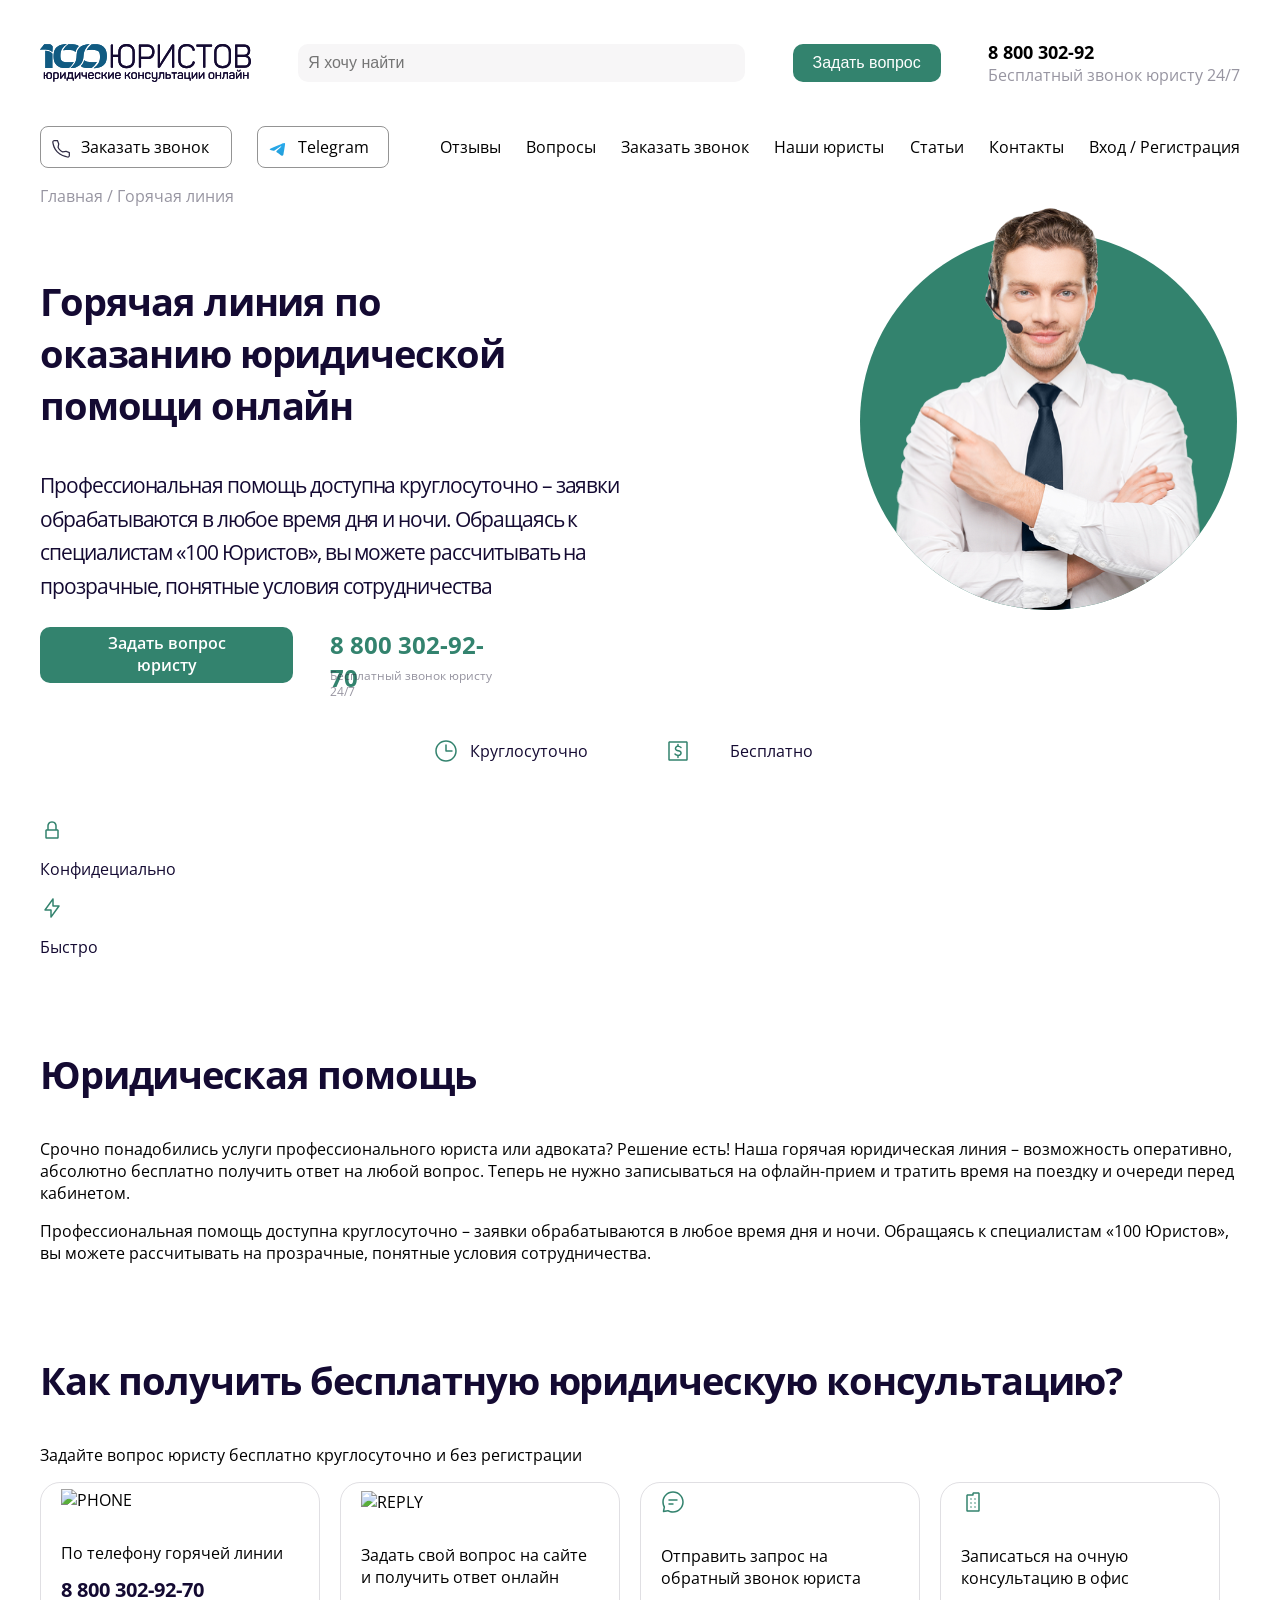
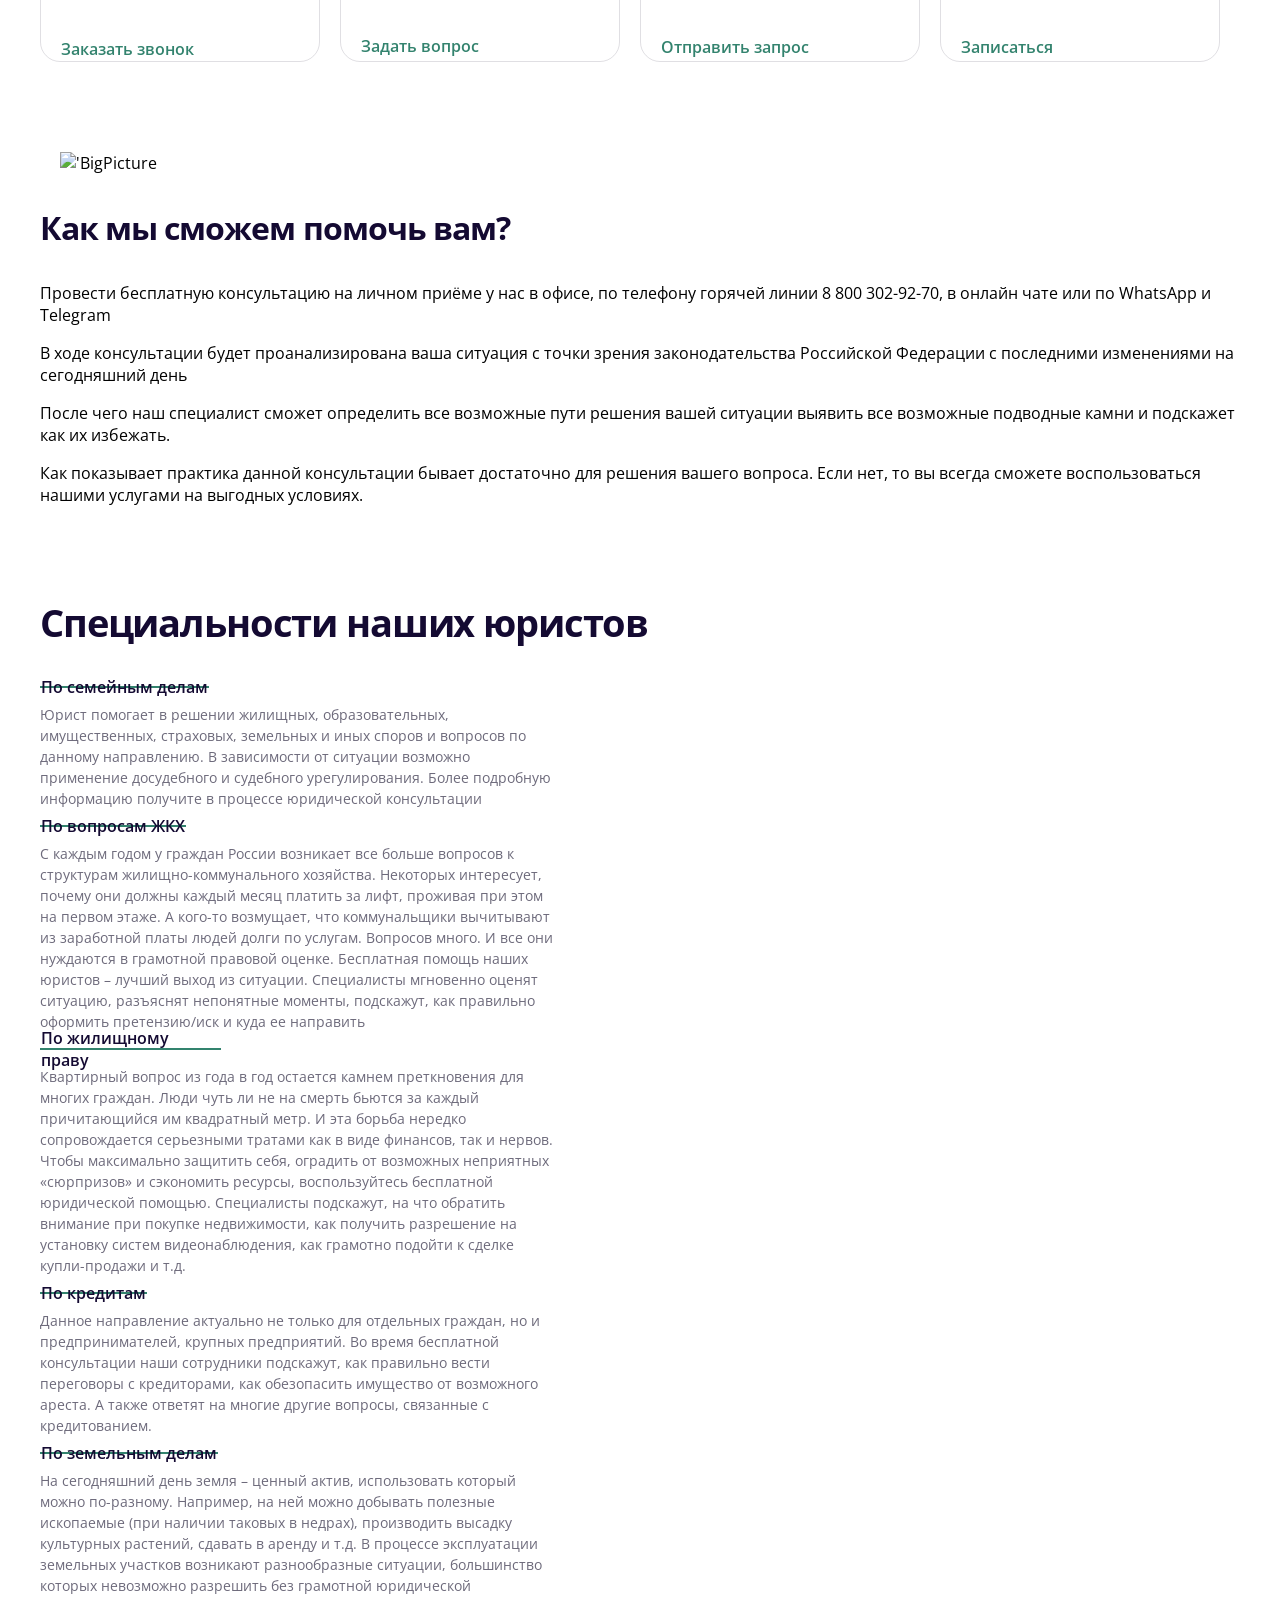
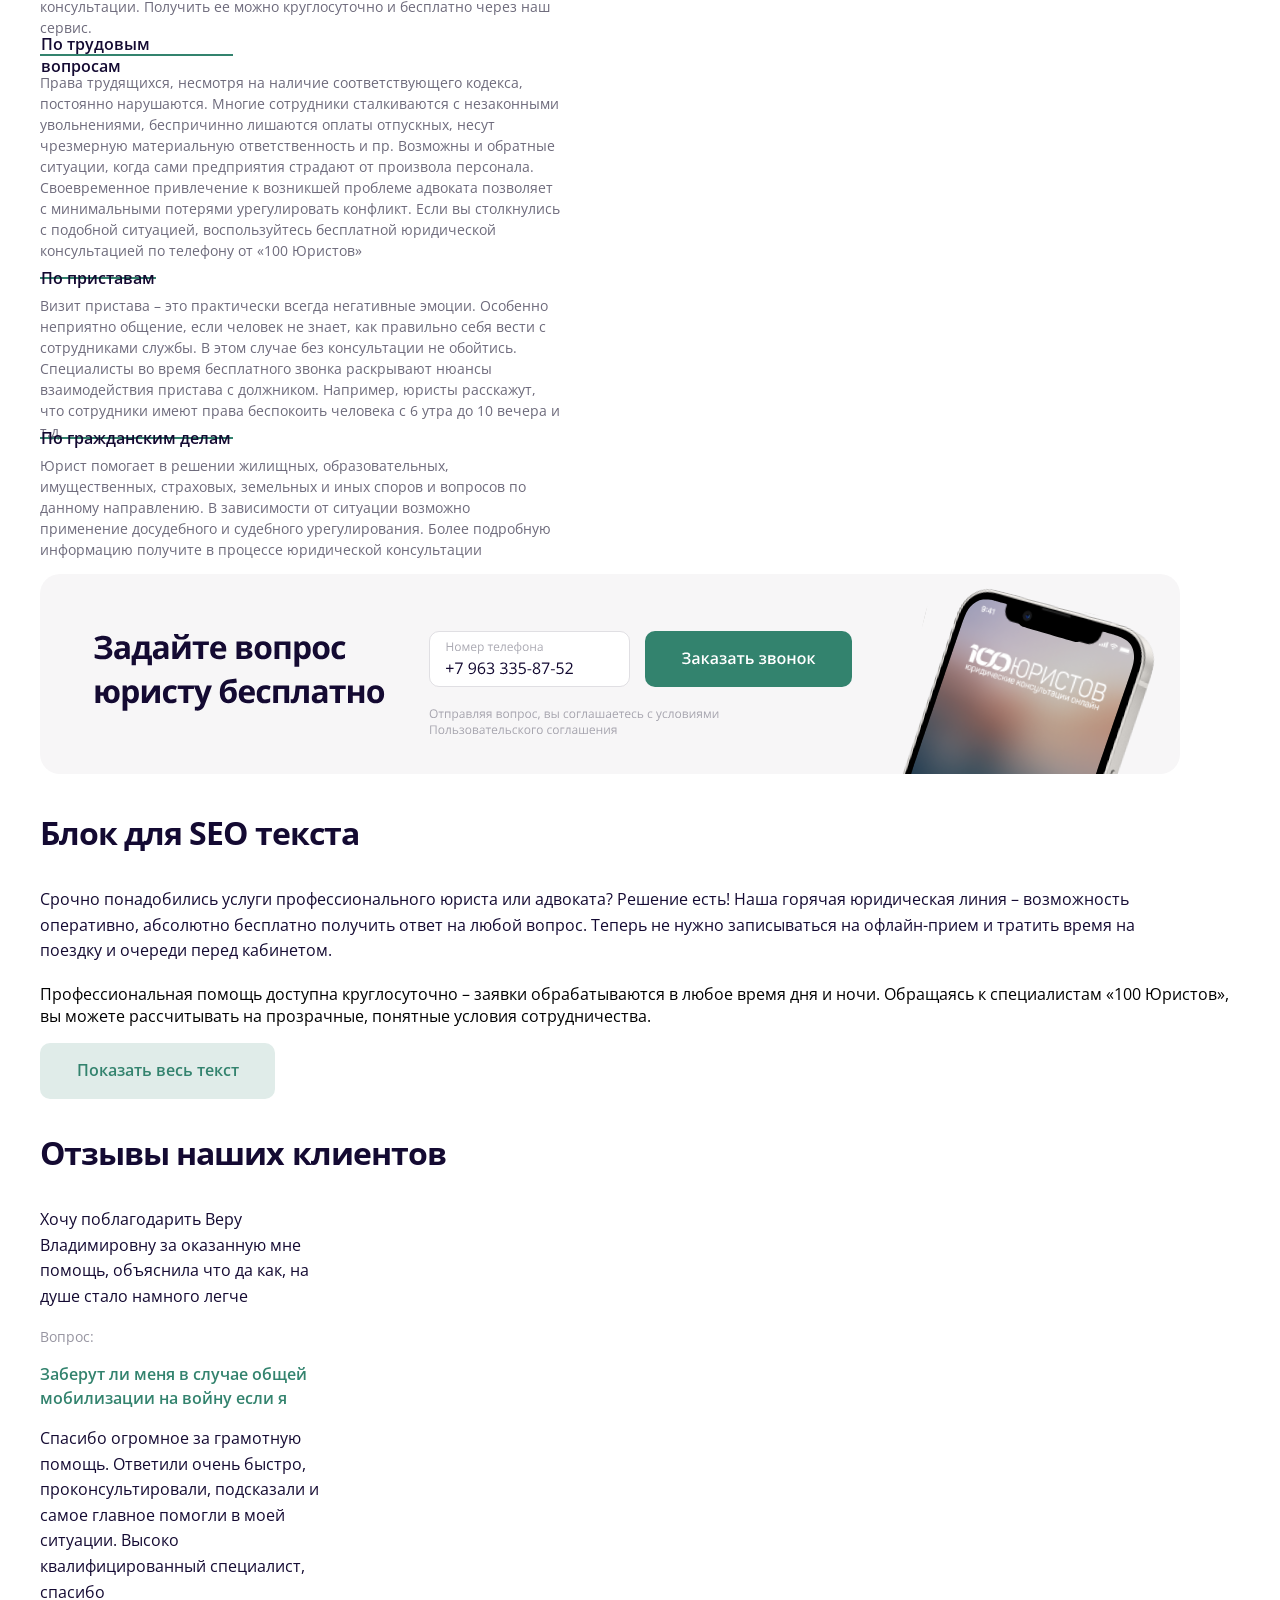
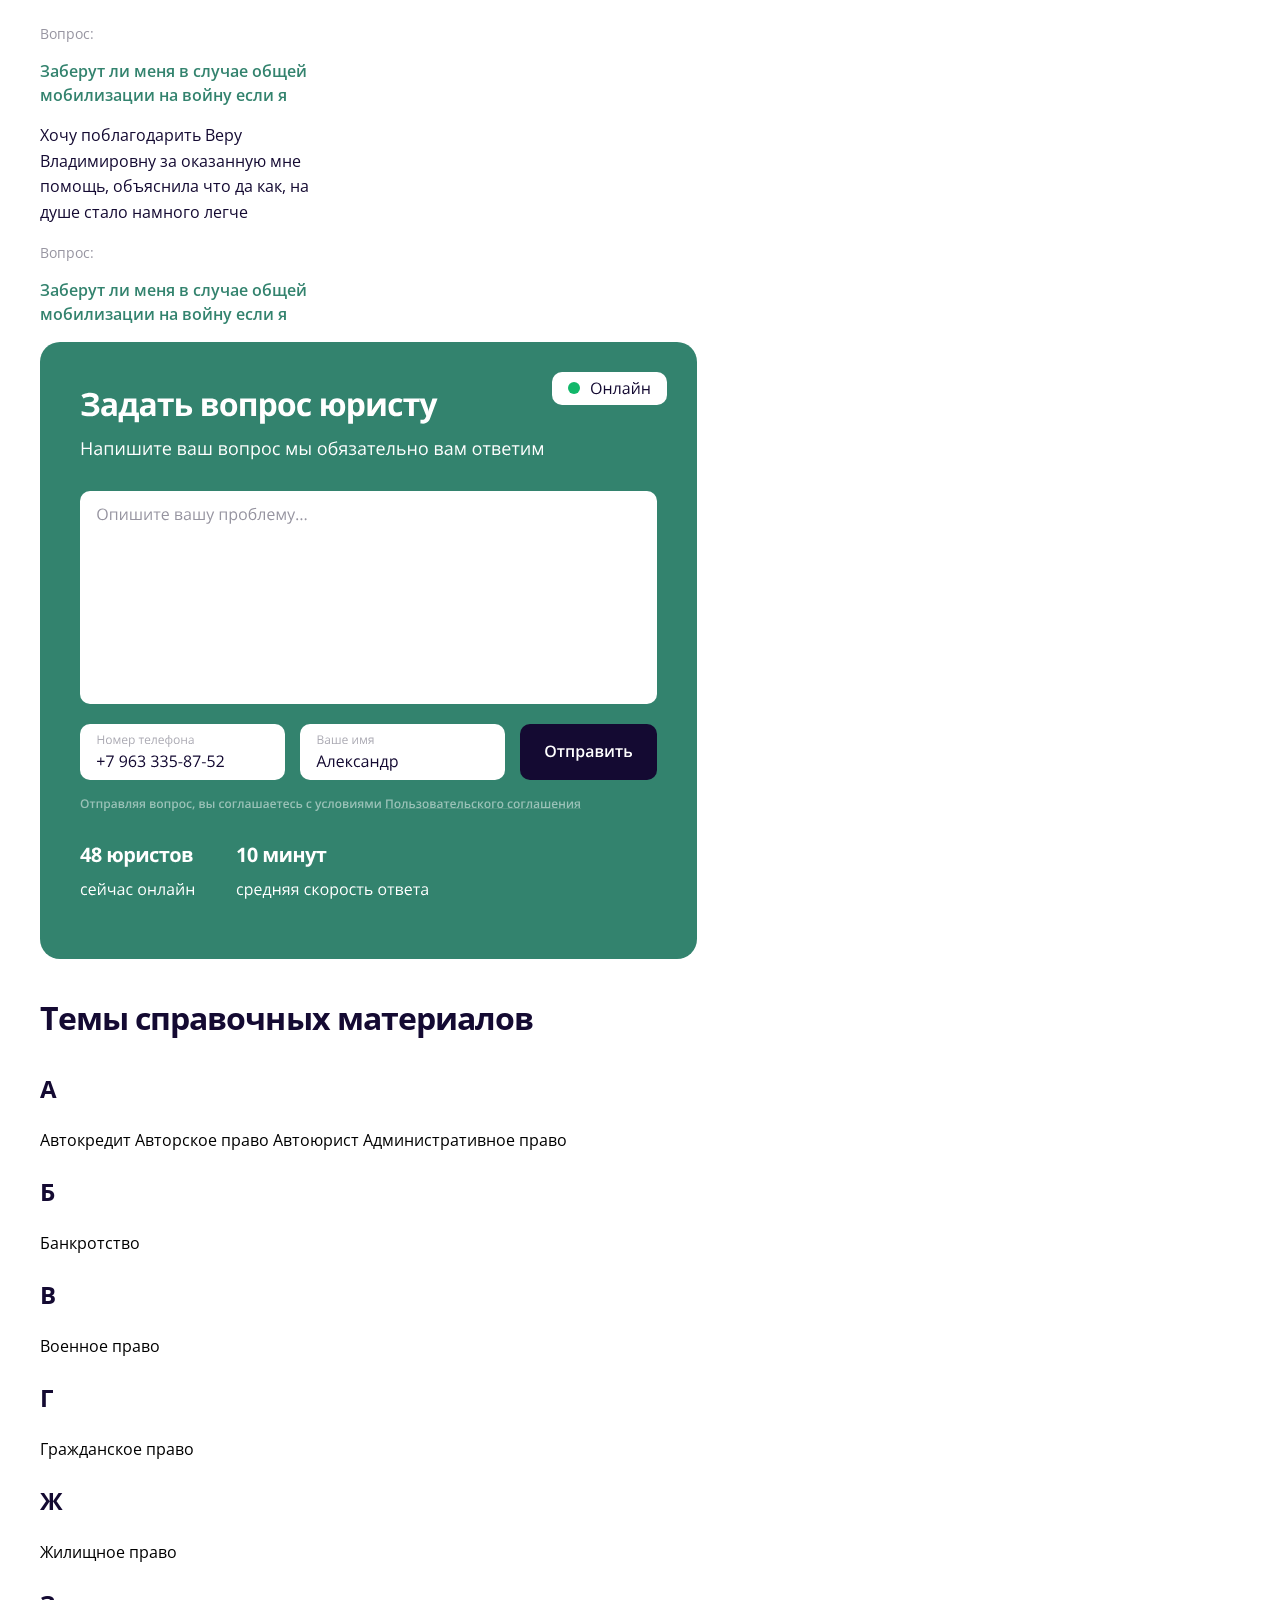
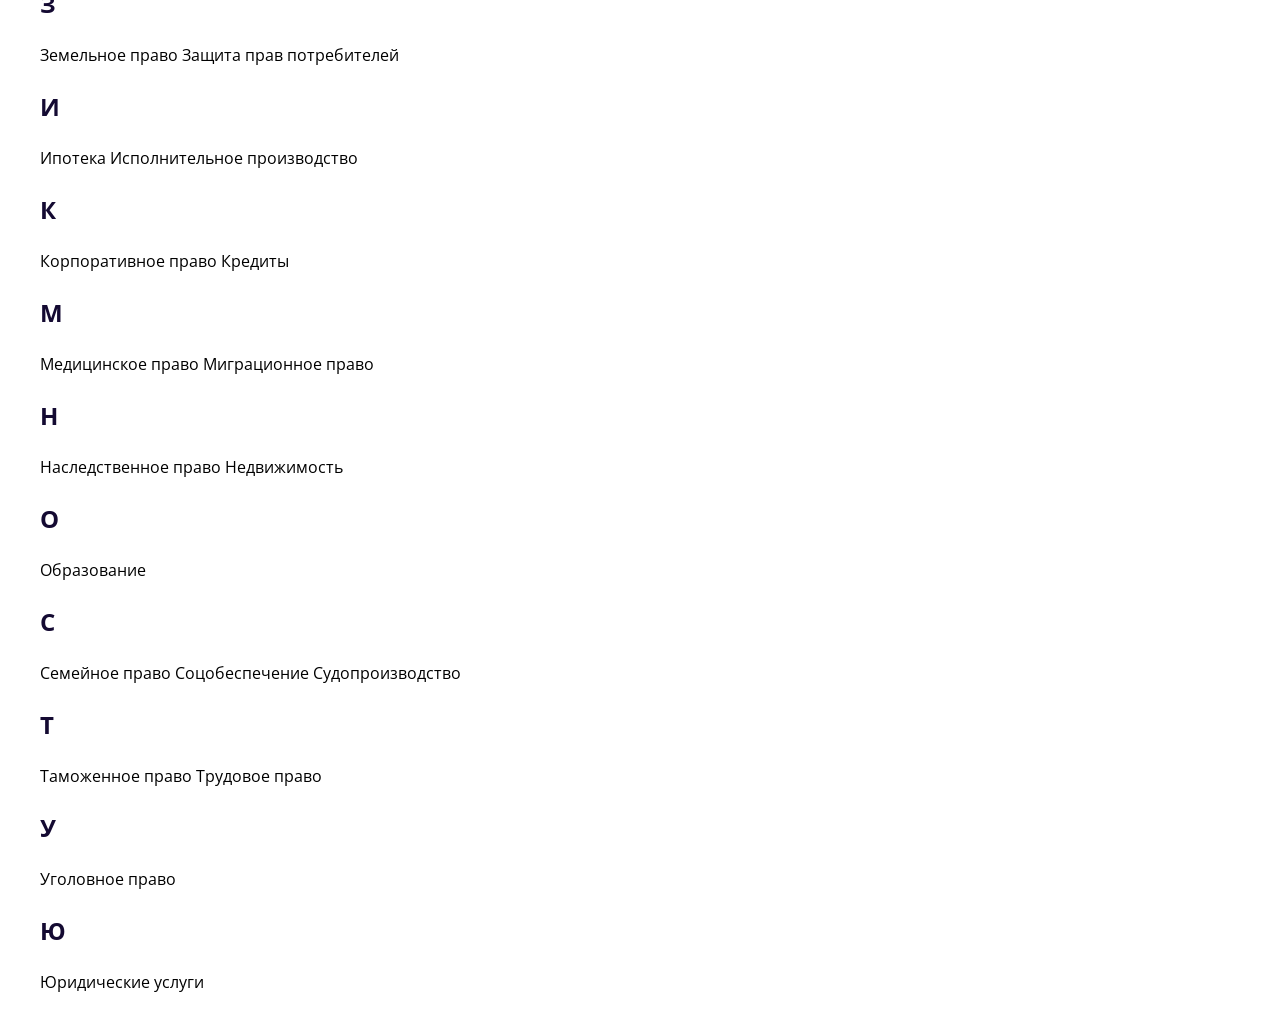
==== commit 160af56d: "Version 1.7" ====
--- a/Bookish-rotaty-phone/index.html
+++ b/Bookish-rotaty-phone/index.html
@@ -19,11 +19,14 @@
         </div>
     </div>
            <div class="menu">
-
+            <div class="phonee">
+                    <img class="image1" src="/SVGth/Phone1.svg" alt="Лого"></img>
                 <a href=" #" class="menu-border">Заказать звонок</a>
-                    <img class="image1" src="/SVGth/Phone1.svg" alt="Лого"></img>
+            </div>
+            <div class="telegramm">
+                    <img class="image1" src="/SVGth/telegram.svg" alt="Лого"></img>
                 <a href=" #" class="menu-border">Telegram</a>
-                    <img class="image1" src="/SVGth/telegram.svg" alt="Лого"></img>
+            </div>
             <div class="menu"></div>
             <a href=" #">Отзывы</a>
             <a href=" #">Вопросы</a>
@@ -43,14 +46,24 @@
             <a class="Green_Button">Задать вопрос юристу</a>
             <a class="number">8 800 302-92-70</a>
             <a class="Free_Call">Бесплатный звонок юристу 24/7</a>
-                <img class="clockIMG" src="/SVGth/clock.svg" alt="clock"></img>
-            <p class="clock">Круглосуточно</p>
-                <img class="clockIMG" src="/SVGth/money-square.svg" alt="money-square"></img>
-            <p class="clock">Бесплатно</p>
-                <img class="clockIMG" src="/SVGth/lock.svg" alt="lock"></img>
-            <p class="clock">Конфидециально</p>
-                <img class="clockIMG" src="/SVGth/flash.svg" alt="flash"></img>
-            <p class="clock">Быстро</p>
+            <div class="CLOCKO">
+                <div class="ClockING">
+                    <img class="clockIMG" src="/SVGth/clock.svg" alt="clock"></img>
+                <p class="clock">Круглосуточно</p>
+                </div>
+                <div class="ClockING"></div>
+                    <img class="clockIMG" src="/SVGth/money-square.svg" alt="money-square"></img>
+                <p class="clock">Бесплатно</p>
+                </div>
+                <div class="ClockING"></div>
+                    <img class="clockIMG" src="/SVGth/lock.svg" alt="lock"></img>
+                <p class="clock">Конфидециально</p>
+                </div>
+                <div class="ClockING"></div>
+                    <img class="clockIMG" src="/SVGth/flash.svg" alt="flash"></img>
+                <p class="clock">Быстро</p>
+                </div>
+            </div>
            </div>
            <!-- Надо будет доделать!--> 
             <div class="JuryHelp">
@@ -61,26 +74,28 @@
                 <p class="Main3_1">Задайте вопрос юристу бесплатно круглосуточно и без регистрации</p>
 
                 <!--Тут колоны из блоков-->
-                <div>
-                    <img class="image1" src="/SVGth/Phone.svg" alt="PHONE"></img>
+                <div class="Jcolums">
+                <div class="Jblock">
+                    <img class="image2" src="/SVGth/Phone.svg" alt="PHONE"></img>
                 <p class="BLOCK1">По телефону горячей линии</p>
                 <p class="BLOCK1_1">8 800 302-92-70</p>
                 <p class="BLOCK1_2">Заказать звонок</p>
                 </div>
-                <div>
-                    <img class="image1" src="/SVGth/Reply.svg" alt="REPLY"></img>
+                <div class="Jblock">
+                    <img class="image2" src="/SVGth/Reply.svg" alt="REPLY"></img>
                 <p class="BLOCK2">Задать свой вопрос на сайте и получить ответ онлайн</p>
                 <p class="BLOCK2_1">Задать вопрос</p>
                 </div>
-                <div>
-                    <img class="image1" src="/SVGth/chat-lines.svg" alt="CHAT"></img>
+                <div class="Jblock">
+                    <img class="image2" src="/SVGth/chat-lines.svg" alt="CHAT"></img>
                 <p class="BLOCK3">Отправить запрос на обратный звонок юриста</p>
                 <p class="BLOCK3_1">Отправить запрос</p>
                 </div>
-                <div>
-                    <img class="image1" src="/SVGth/building.svg" alt="BUILDING"></img>
+                <div class="Jblock">
+                    <img class="image2" src="/SVGth/building.svg" alt="BUILDING"></img>
                 <p class="BLOCK4">Записаться на очную консультацию в офис</p>
                 <p class="BLOCK4_1">Записаться</p>
+                </div>
                 </div>
                 <!--Ниже должна быть большая картинка-->
                     <img class="big_image1" src="/SVGth/FrameWoman40.svg" alt="'BigPicture"></img>
@@ -185,7 +200,7 @@
             <div class="Material">
                 <p class="Main7">Темы справочных материалов</p>
                 <div><p class="Main7_1">А</p>
-                <p class="Main7_12">Автокредит Авторское право Автоюрист Административное право</p></div>
+                <p class="0Main7_12">Автокредит Авторское право Автоюрист Административное право</p></div>
                 <div><p class="Main7_2">Б</p>
                 <p class="Main7_22">Банкротство</p></div>
                 <div><p class="Main7_3">В</p>
@@ -206,13 +221,13 @@
                 <p class="Main7_102">Наследственное право Недвижимость</p></div>
                 <div><p class="Main7_11">О</p>
                 <p class="Main7_112">Образование</p></div>
-                <div><p class="Main7_13">С</p>
+                <div><p class="Main7_12">С</p>
                 <p class="Main7_132">Семейное право Соцобеспечение Судопроизводство</p></div>
-                <div><p class="Main7_14">Т</p>
+                <div><p class="Main7_13">Т</p>
                 <p class="Main7_142">Таможенное право Трудовое право</p></div>
-                <div><p class="Main7_15">У</p>
+                <div><p class="Main7_14">У</p>
                 <p class="Main7_152">Уголовное право</p></div>
-                <div><p class="Main7_16">Ю</p>
+                <div><p class="Main7_15">Ю</p>
                 <p class="Main7_162">Юридические услуги</p></div>
             </div>
 
--- a/Bookish-rotaty-phone/style.css
+++ b/Bookish-rotaty-phone/style.css
@@ -48,21 +48,28 @@
 .menu{
     display: flex;
     margin-top: 40px;
-    gap: 30px;
+    gap: 25px;
     justify-content: space-between;
     font-size: 16px;  
     align-items: center;
-    gap: 15px;
+}
+
+.phonee{
     border: 1px solid rgb(148, 148, 148);
     border-radius: 8px;
-}
-
-.menub1{
-    
-}
-
-.menub2{
-    
+    display: flex;
+    height: 40px;
+    width: 190px;
+    gap: 10px;
+}
+
+.telegramm{
+    border: 1px solid rgb(148, 148, 148);
+    border-radius: 8px;
+    display: flex;
+    height: 40px;
+    width: 130px;
+    gap:10px;
 }
  
 .menu a{
@@ -73,22 +80,15 @@
 .menu-border{
 display: flex;
 align-items: center;
-/*border: 1px solid rgb(148, 148, 148);
-border-radius: 10px;
-padding: 10px 18px;
-font-size: 16px;
-
-width: 24px;
-height: 24px;
-
-justify-content: flex-start;
-*/
 
 }
 
 .image1{
-width: 28px;
-height: 28px;
+
+width: 20px;
+height: 44px;
+padding-left: 10px;
+
 }
 
 .menu2{
@@ -265,9 +265,71 @@
 }
 
 .clockIMG{
-
-
-}
+display: block;
+
+}
+.CLOCKO{
+    display: flex;
+    justify-content: center;
+    gap: 40px;
+    margin: 40px 0;
+    width: 100%;
+}
+
+
+.ClockING{
+display: flex;
+align-items: center;  
+gap: 12px;  
+}
+.clock {
+    
+}
+
+
+
+
+
+
+
+
+
+
+
+
+
+
+
+
+
+
+
+
+
+
+
+
+
+
+
+
+
+
+
+
+
+
+
+
+
+
+
+
+
+
+
+
+
 
 .clock{
    /* Круглосуточно */
@@ -313,6 +375,67 @@
 margin-top: 90px;
 }
 
+.Jcolums{
+    display: grid;
+    grid-template-columns: repeat(4, 1fr);
+}
+
+.Jblock {
+    border: 1px solid rgb(148, 148, 148);
+    border-radius: 8px;
+    /* Frame 11 */
+
+box-sizing: border-box;
+
+/* Auto layout */
+display: flex;
+flex-direction: column;
+justify-content: center;
+align-items: flex-start;
+padding: 20px;
+gap: 15px;
+
+width: 280px;
+height: 180px;
+
+/* Gray/Borders */
+border: 1px solid rgba(47, 43, 67, 0.15);
+border-radius: 20px;
+
+
+
+
+
+
+
+
+
+
+}
+/*
+.Jblock2 {
+    display: flex;
+flex-direction: column;
+justify-content: center;
+align-items: flex-start;
+padding: 20px;
+gap: 15px;
+
+width: 230px;
+height: 180px;
+
+border: 1px solid rgba(47, 43, 67, 0.15);
+border-radius: 20px;
+}
+
+width: 230px;
+height: 180px;
+
+border: 1px solid rgba(47, 43, 67, 0.15);
+border-radius: 20px;
+}
+*/
+
 .BLOCK1_1{
 /* 8 800 302-92-70 */
 
@@ -326,7 +449,51 @@
 line-height: 27px;
 color: #140A32;
 
-}
+margin-top: -19px;
+
+}
+
+.image2{
+display: flex;
+flex-direction: column;
+justify-content: center;
+align-items: center;
+padding-top: 20px;
+gap: 15px;
+text-align: center;
+flex-shrink: 0;
+
+}
+
+.big_image1{
+    margin-top: 90px;
+    margin-left: 20px;
+}
+
+
+
+
+
+
+
+
+
+
+
+
+
+
+
+
+
+
+
+
+
+
+
+
+
 
 .BLOCK1_2{
     /* Заказать звонок */
@@ -339,6 +506,8 @@
 font-weight: 600;
 font-size: 16px;
 line-height: 22px;
+
+margin-top: 0px;
 
 color: #33836E;
 
@@ -1417,4 +1586,368 @@
 color: #140A32;
 
 
+}
+
+.Main7_1{
+/* А */
+
+width: 270px;
+height: 33px;
+
+font-family: 'Open Sans';
+font-style: normal;
+font-weight: 700;
+font-size: 24px;
+line-height: 33px;
+/* identical to box height */
+
+/* Base/Black */
+color: #140A32;
+
+
+/* Inside auto layout */
+flex: none;
+order: 0;
+align-self: stretch;
+flex-grow: 0;
+
+}
+
+.Main7_2{
+
+/* Б */
+
+width: 270px;
+height: 33px;
+
+font-family: 'Open Sans';
+font-style: normal;
+font-weight: 700;
+font-size: 24px;
+line-height: 33px;
+/* identical to box height */
+
+/* Base/Black */
+color: #140A32;
+
+
+/* Inside auto layout */
+flex: none;
+order: 0;
+align-self: stretch;
+flex-grow: 0;
+
+}
+
+.Main7_3{
+/* Б */
+
+width: 270px;
+height: 33px;
+
+font-family: 'Open Sans';
+font-style: normal;
+font-weight: 700;
+font-size: 24px;
+line-height: 33px;
+/* identical to box height */
+
+/* Base/Black */
+color: #140A32;
+
+
+/* Inside auto layout */
+flex: none;
+order: 0;
+align-self: stretch;
+flex-grow: 0;
+
+}
+.Main7_4{
+    /* Б */
+
+width: 270px;
+height: 33px;
+
+font-family: 'Open Sans';
+font-style: normal;
+font-weight: 700;
+font-size: 24px;
+line-height: 33px;
+/* identical to box height */
+
+/* Base/Black */
+color: #140A32;
+
+
+/* Inside auto layout */
+flex: none;
+order: 0;
+align-self: stretch;
+flex-grow: 0;
+
+}
+.Main7_5{
+    /* Б */
+
+width: 270px;
+height: 33px;
+
+font-family: 'Open Sans';
+font-style: normal;
+font-weight: 700;
+font-size: 24px;
+line-height: 33px;
+/* identical to box height */
+
+/* Base/Black */
+color: #140A32;
+
+
+/* Inside auto layout */
+flex: none;
+order: 0;
+align-self: stretch;
+flex-grow: 0;
+
+}
+.Main7_6{
+   /* Б */
+
+width: 270px;
+height: 33px;
+
+font-family: 'Open Sans';
+font-style: normal;
+font-weight: 700;
+font-size: 24px;
+line-height: 33px;
+/* identical to box height */
+
+/* Base/Black */
+color: #140A32;
+
+
+/* Inside auto layout */
+flex: none;
+order: 0;
+align-self: stretch;
+flex-grow: 0;
+ 
+}
+.Main7_7{
+    /* Б */
+
+width: 270px;
+height: 33px;
+
+font-family: 'Open Sans';
+font-style: normal;
+font-weight: 700;
+font-size: 24px;
+line-height: 33px;
+/* identical to box height */
+
+/* Base/Black */
+color: #140A32;
+
+
+/* Inside auto layout */
+flex: none;
+order: 0;
+align-self: stretch;
+flex-grow: 0;
+
+}
+.Main7_8{
+    /* Б */
+
+width: 270px;
+height: 33px;
+
+font-family: 'Open Sans';
+font-style: normal;
+font-weight: 700;
+font-size: 24px;
+line-height: 33px;
+/* identical to box height */
+
+/* Base/Black */
+color: #140A32;
+
+
+/* Inside auto layout */
+flex: none;
+order: 0;
+align-self: stretch;
+flex-grow: 0;
+
+}
+.Main7_9{
+    /* Б */
+
+width: 270px;
+height: 33px;
+
+font-family: 'Open Sans';
+font-style: normal;
+font-weight: 700;
+font-size: 24px;
+line-height: 33px;
+/* identical to box height */
+
+/* Base/Black */
+color: #140A32;
+
+
+/* Inside auto layout */
+flex: none;
+order: 0;
+align-self: stretch;
+flex-grow: 0;
+
+}
+.Main7_10{
+    /* Б */
+
+width: 270px;
+height: 33px;
+
+font-family: 'Open Sans';
+font-style: normal;
+font-weight: 700;
+font-size: 24px;
+line-height: 33px;
+/* identical to box height */
+
+/* Base/Black */
+color: #140A32;
+
+
+/* Inside auto layout */
+flex: none;
+order: 0;
+align-self: stretch;
+flex-grow: 0;
+
+}
+.Main7_11{
+    /* Б */
+
+width: 270px;
+height: 33px;
+
+font-family: 'Open Sans';
+font-style: normal;
+font-weight: 700;
+font-size: 24px;
+line-height: 33px;
+/* identical to box height */
+
+/* Base/Black */
+color: #140A32;
+
+
+/* Inside auto layout */
+flex: none;
+order: 0;
+align-self: stretch;
+flex-grow: 0;
+
+}
+.Main7_12{
+    /* Б */
+
+width: 270px;
+height: 33px;
+
+font-family: 'Open Sans';
+font-style: normal;
+font-weight: 700;
+font-size: 24px;
+line-height: 33px;
+/* identical to box height */
+
+/* Base/Black */
+color: #140A32;
+
+
+/* Inside auto layout */
+flex: none;
+order: 0;
+align-self: stretch;
+flex-grow: 0;
+
+}
+.Main7_13{
+    /* Б */
+
+width: 270px;
+height: 33px;
+
+font-family: 'Open Sans';
+font-style: normal;
+font-weight: 700;
+font-size: 24px;
+line-height: 33px;
+/* identical to box height */
+
+/* Base/Black */
+color: #140A32;
+
+
+/* Inside auto layout */
+flex: none;
+order: 0;
+align-self: stretch;
+flex-grow: 0;
+
+}
+.Main7_14{
+    /* Б */
+
+width: 270px;
+height: 33px;
+
+font-family: 'Open Sans';
+font-style: normal;
+font-weight: 700;
+font-size: 24px;
+line-height: 33px;
+/* identical to box height */
+
+/* Base/Black */
+color: #140A32;
+
+
+/* Inside auto layout */
+flex: none;
+order: 0;
+align-self: stretch;
+flex-grow: 0;
+
+}
+.Main7_15{
+    /* Б */
+
+width: 270px;
+height: 33px;
+
+font-family: 'Open Sans';
+font-style: normal;
+font-weight: 700;
+font-size: 24px;
+line-height: 33px;
+/* identical to box height */
+
+/* Base/Black */
+color: #140A32;
+
+
+/* Inside auto layout */
+flex: none;
+order: 0;
+align-self: stretch;
+flex-grow: 0;
+
 }
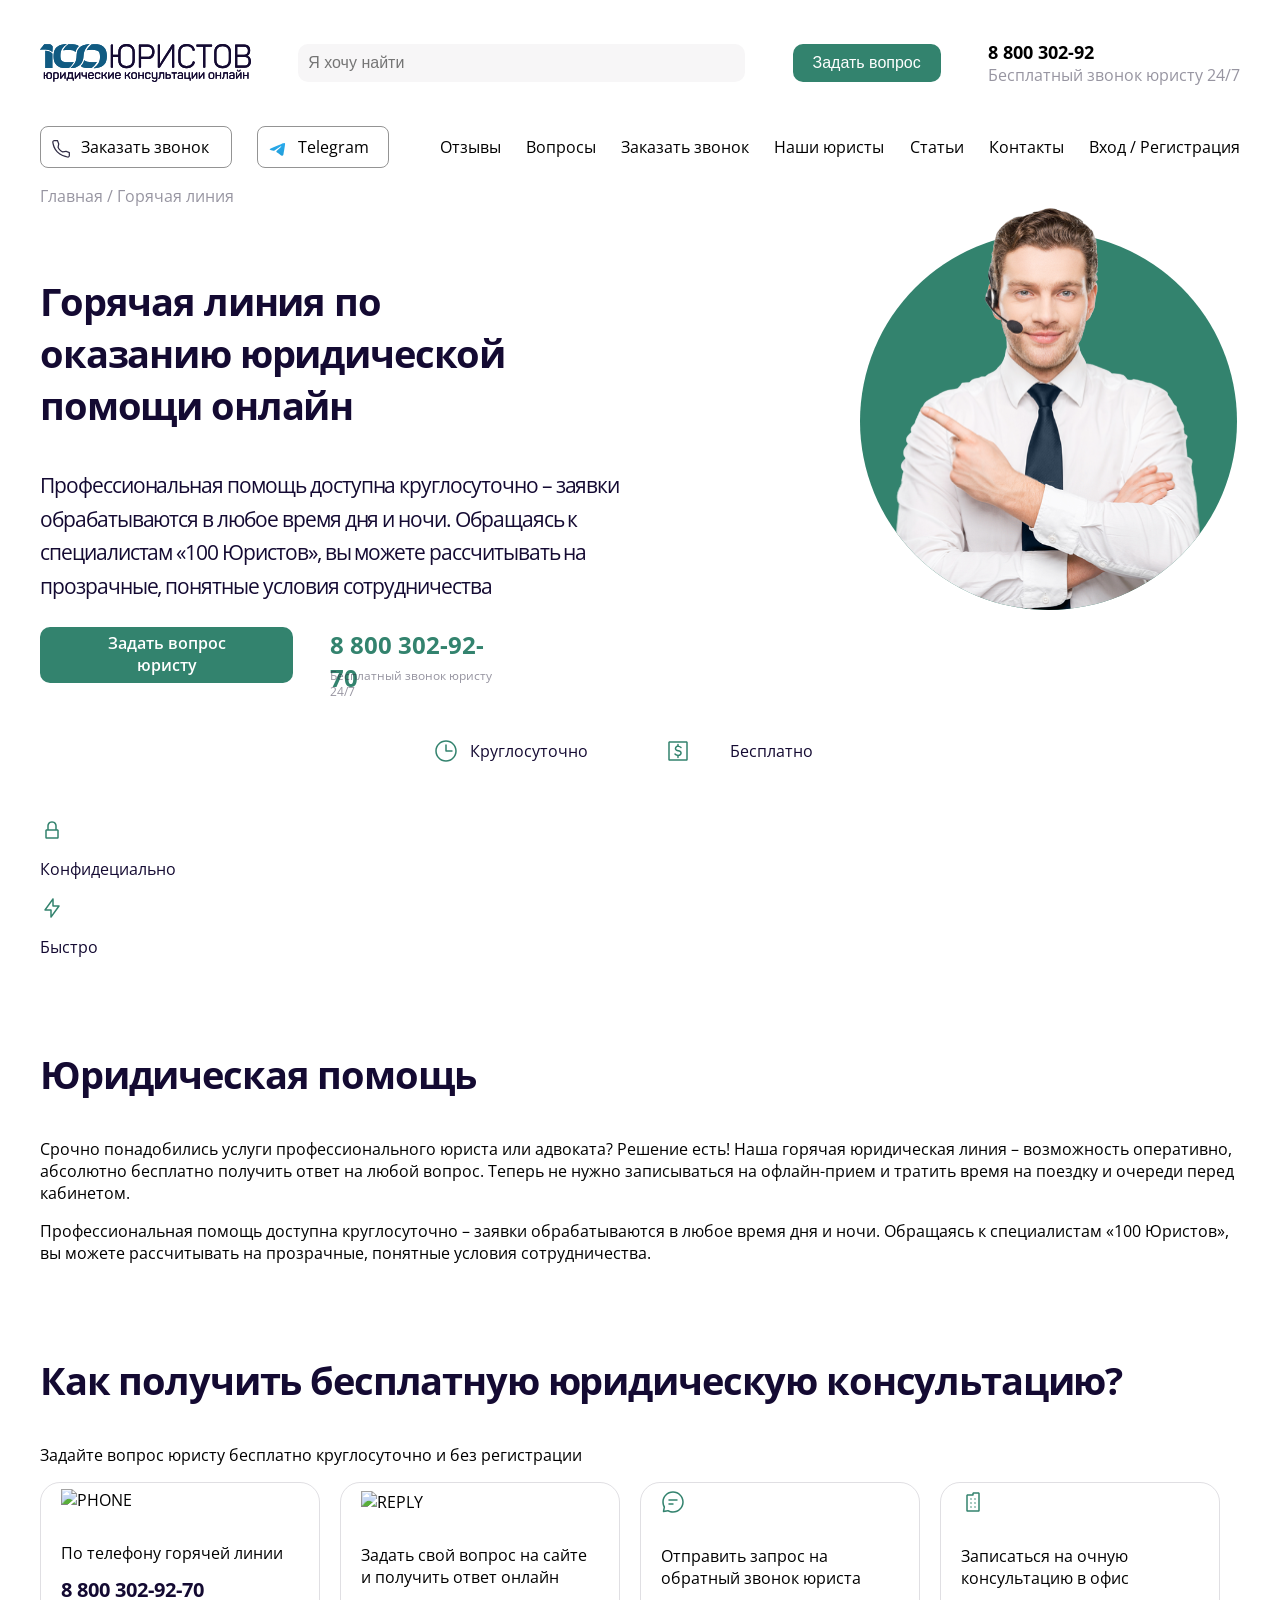
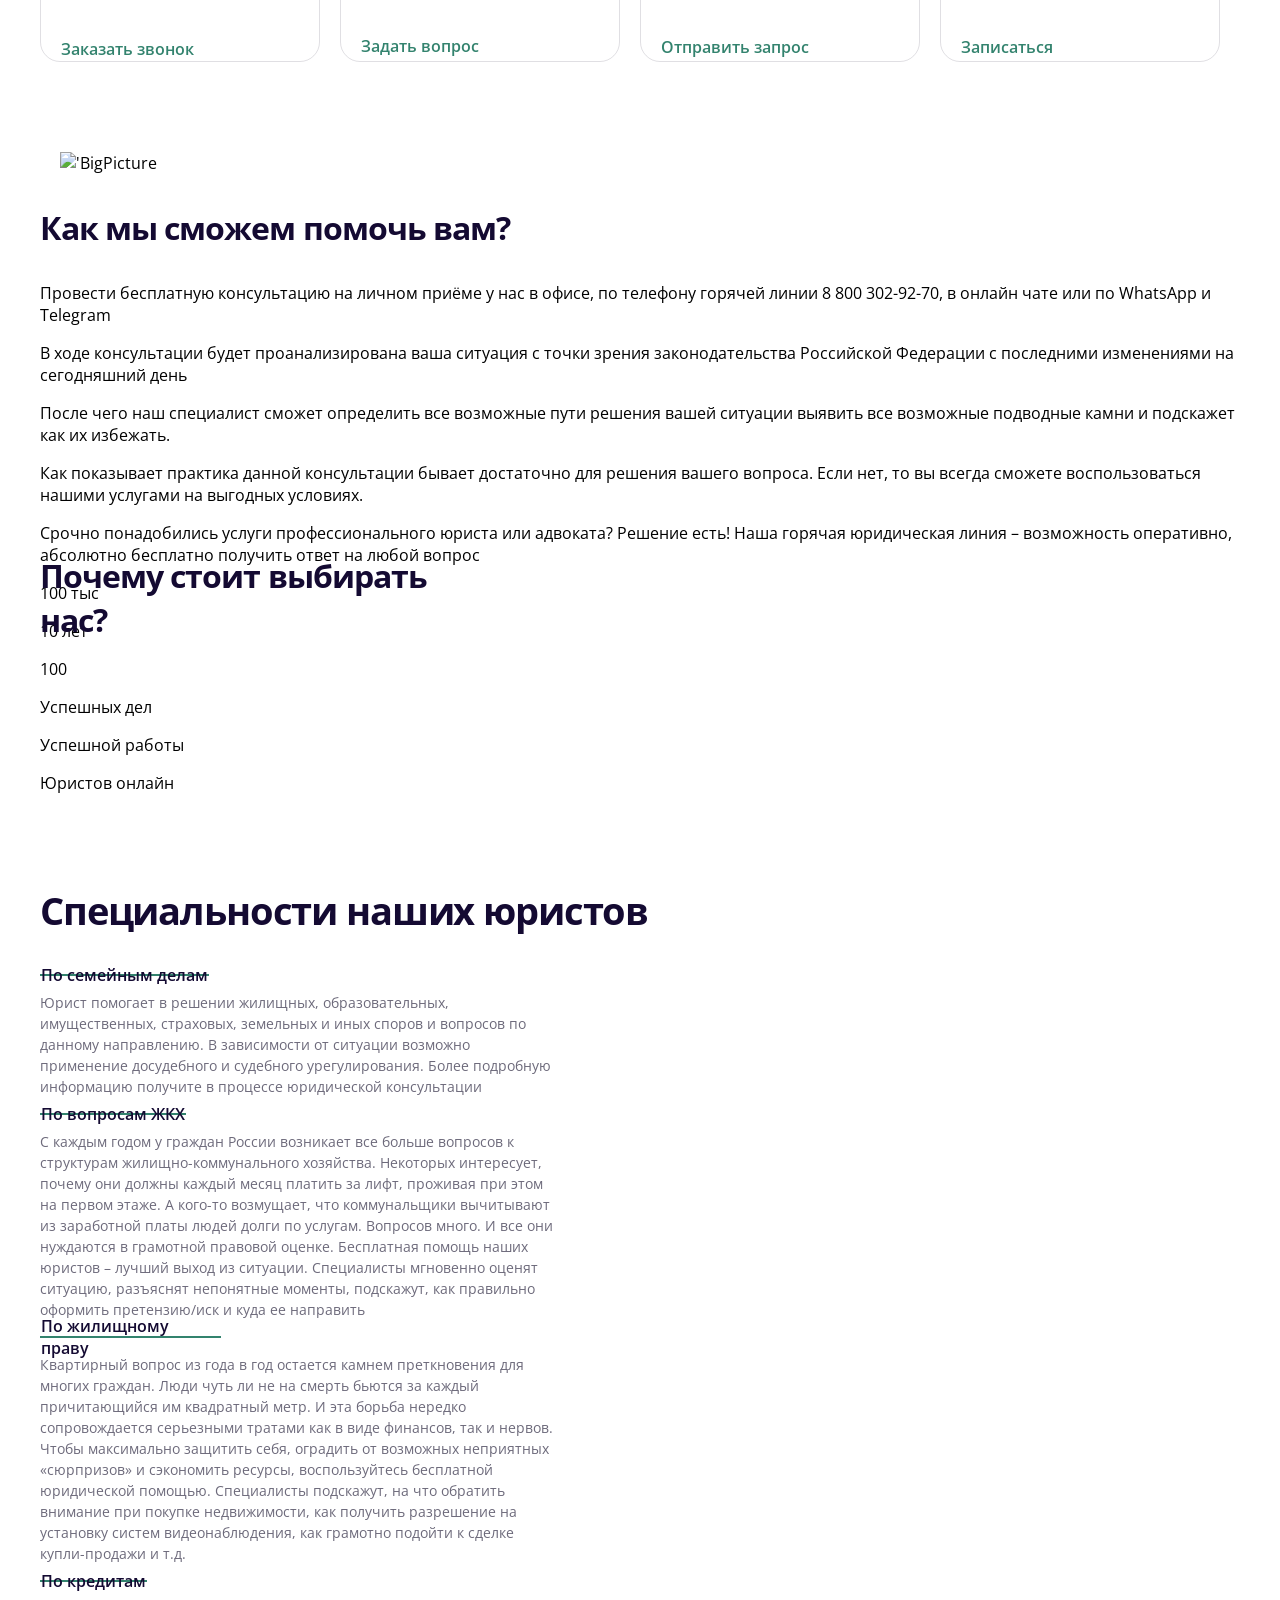
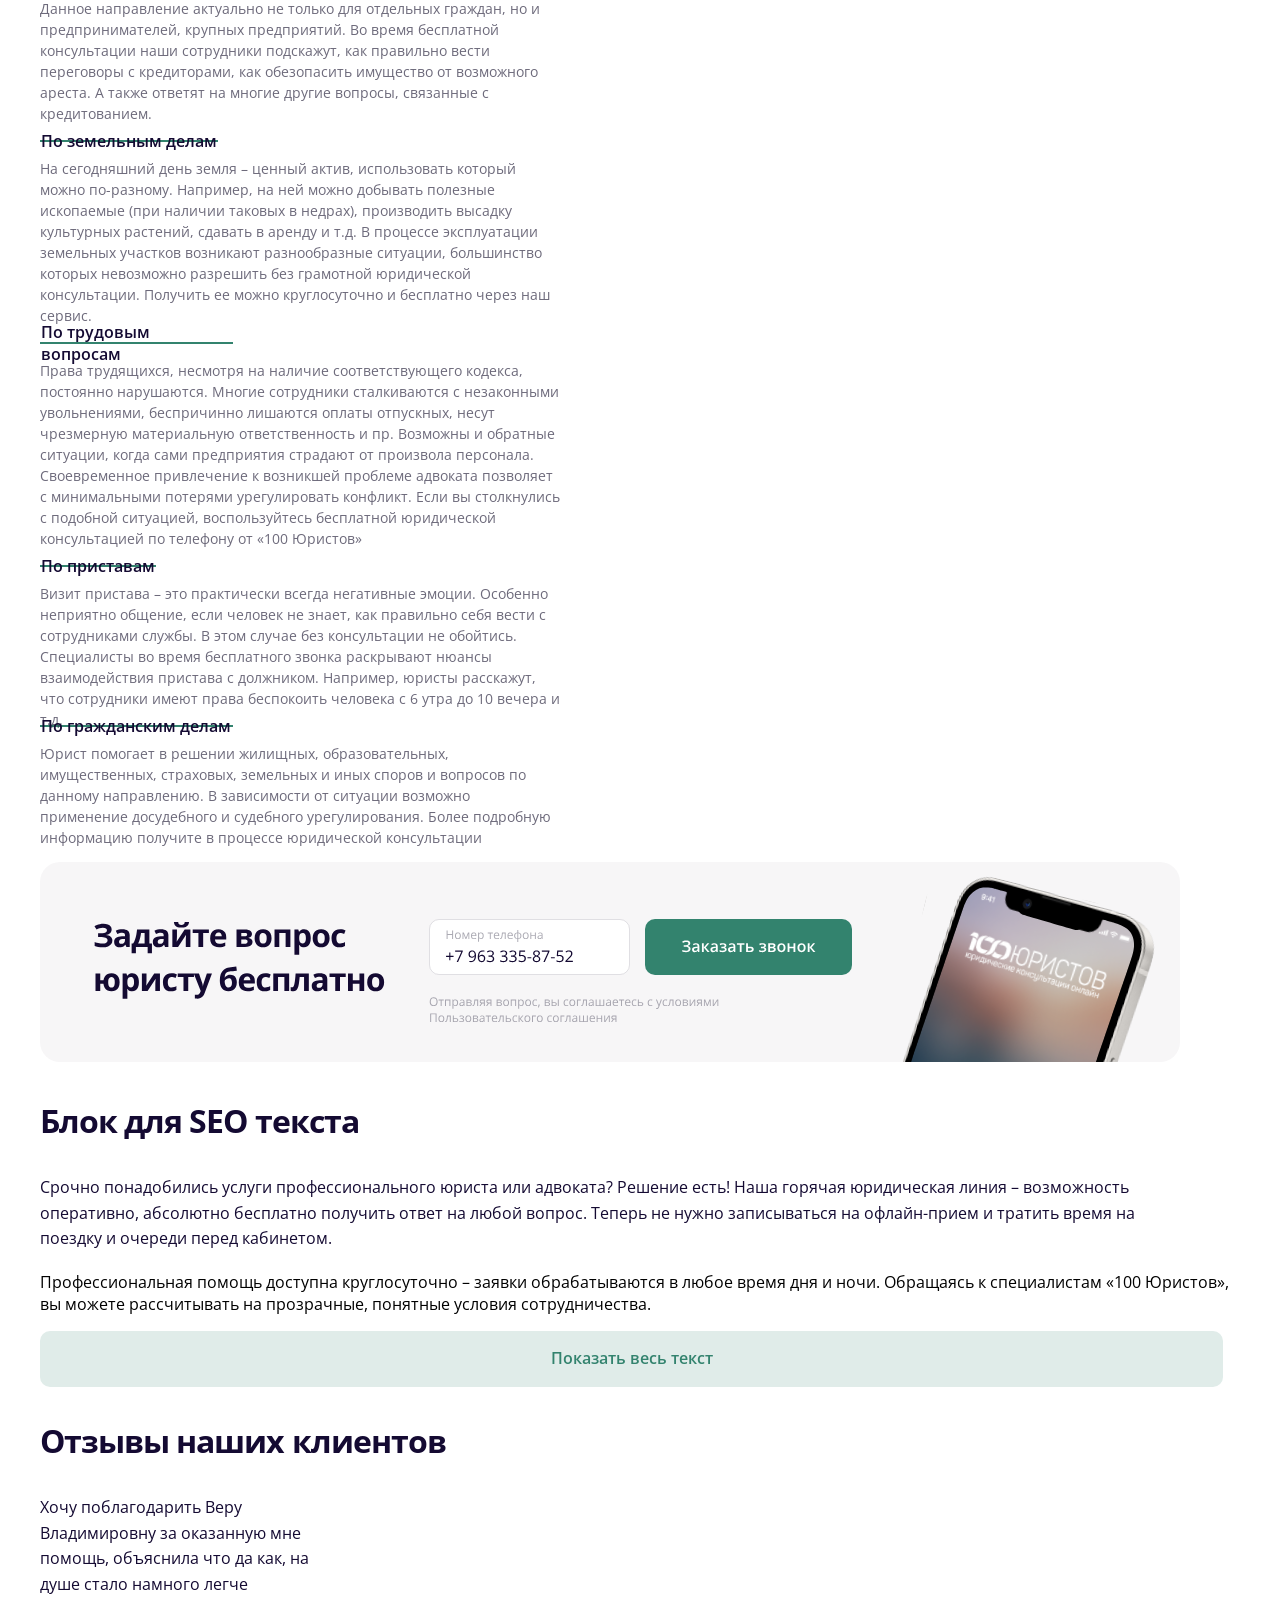
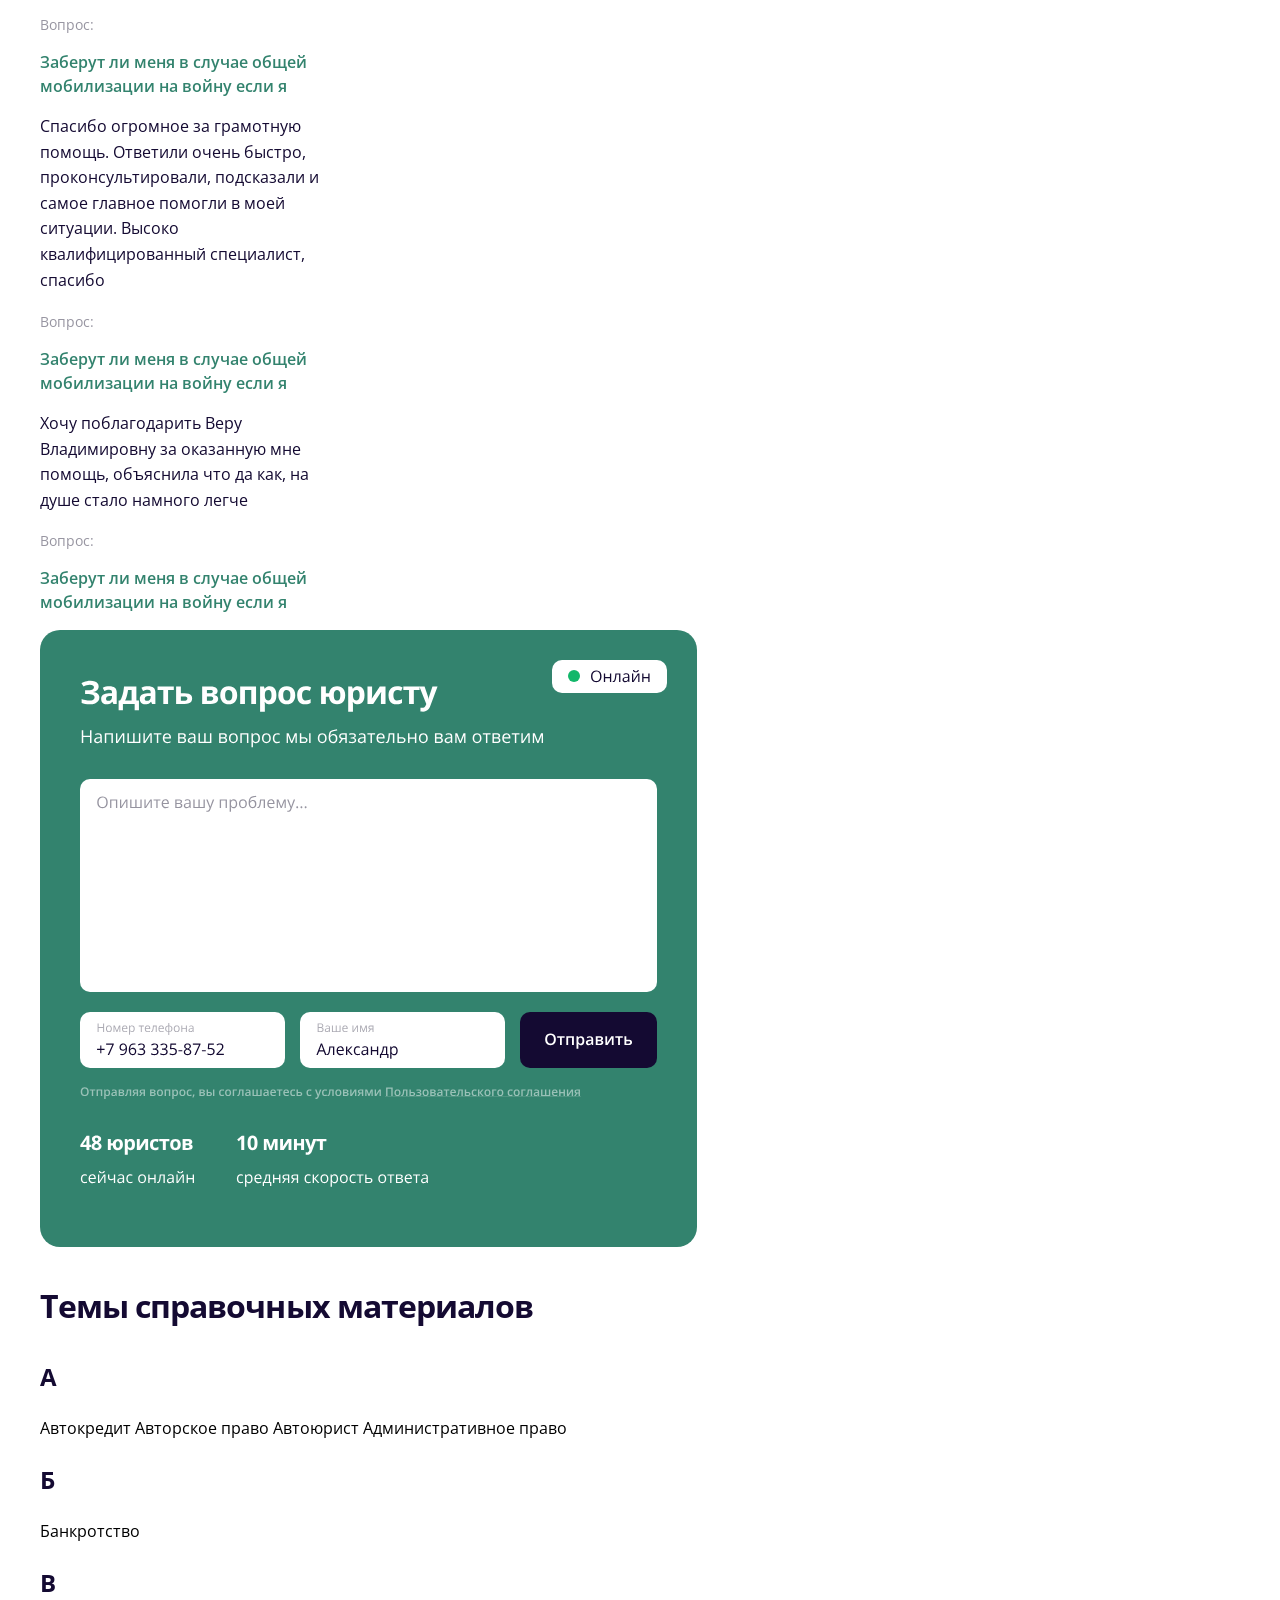
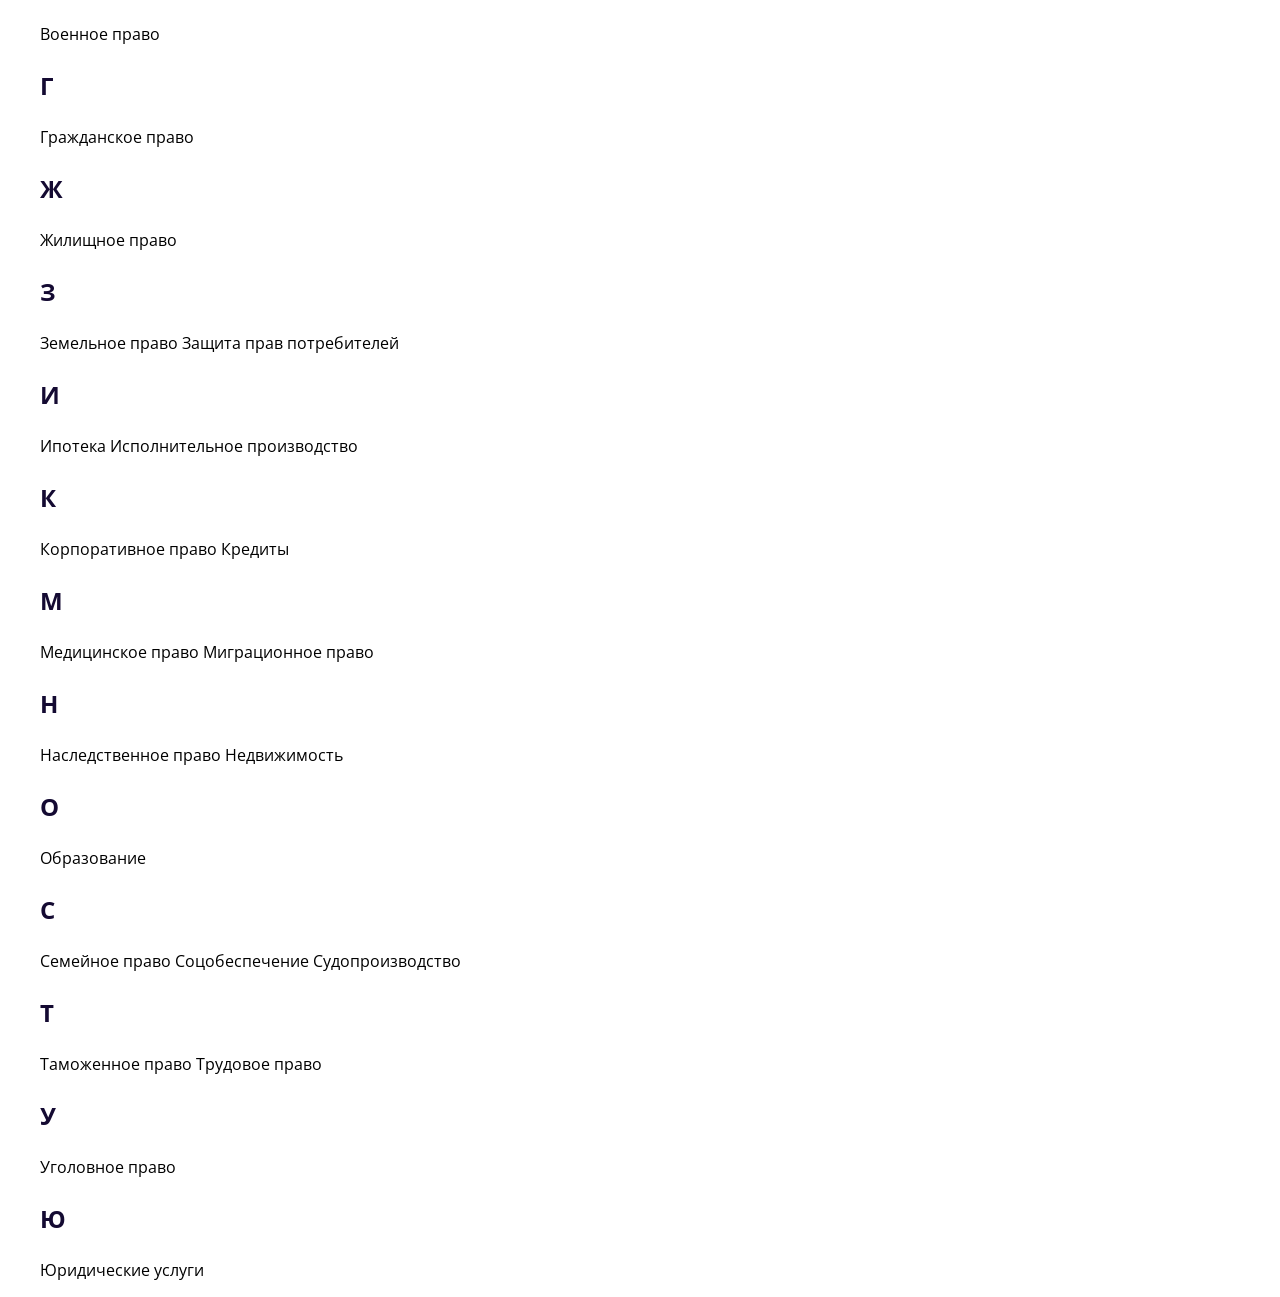
==== commit 56b931ae: "Version 1.8" ====
--- a/Bookish-rotaty-phone/index.html
+++ b/Bookish-rotaty-phone/index.html
@@ -119,6 +119,22 @@
                 <p class="BLOCK1-5">Как показывает практика данной консультации бывает достаточно для решения вашего вопроса. Если нет, то вы всегда сможете воспользоваться нашими услугами на выгодных условиях.</p>
 
                 </div>
+            </div>
+            <div class="WhyWe">
+                <p class="Whytext1">Почему стоит выбирать нас?</p>
+                <p class="Whytext2">Срочно понадобились услуги профессионального юриста или адвоката? Решение есть! Наша горячая юридическая линия – возможность оперативно, абсолютно бесплатно получить ответ на любой вопрос</p>
+                <div class="WhySText">
+                <p class="Whytext3">100 тыс</p>
+                <p class="Whytext3">10 лет</p>
+                <p class="Whytext3">100</p>
+                </div>
+                <div class="WhySText2">
+                    <p class="Whytext4">Успешных дел</p>
+                    <p class="Whytext4">Успешной работы</p>
+                    <p class="Whytext4">Юристов онлайн</p>
+                </div>
+                
+
             </div>
             <div class="OurJoury">
                 <p class="Main3">Специальности наших юристов</p>
--- a/Bookish-rotaty-phone/style.css
+++ b/Bookish-rotaty-phone/style.css
@@ -1303,7 +1303,7 @@
 
 /* Показать весь текст */
 
-width: 163px;
+width: 1111px;
 height: 22px;
 
 font-family: 'Open Sans';
@@ -1327,6 +1327,68 @@
 
 }
 
+.WhyWe{
+
+}
+
+.Whytext1{
+    /* Почему стоит выбрать нас? */
+
+position: absolute;
+width: 442px;
+height: 44px;
+
+font-family: 'Open Sans';
+font-style: normal;
+font-weight: 700;
+font-size: 32px;
+line-height: 44px;
+/* identical to box height */
+letter-spacing: -0.03em;
+
+/* Base/Black */
+color: #140A32;
+}
+
+
+
+
+
+
+
+
+
+
+
+
+
+
+
+
+
+
+
+
+
+
+
+
+
+
+
+
+
+
+
+
+
+
+
+
+
+
+
+
 .Main5{
     /* Отзывы наших клиентов */
 
